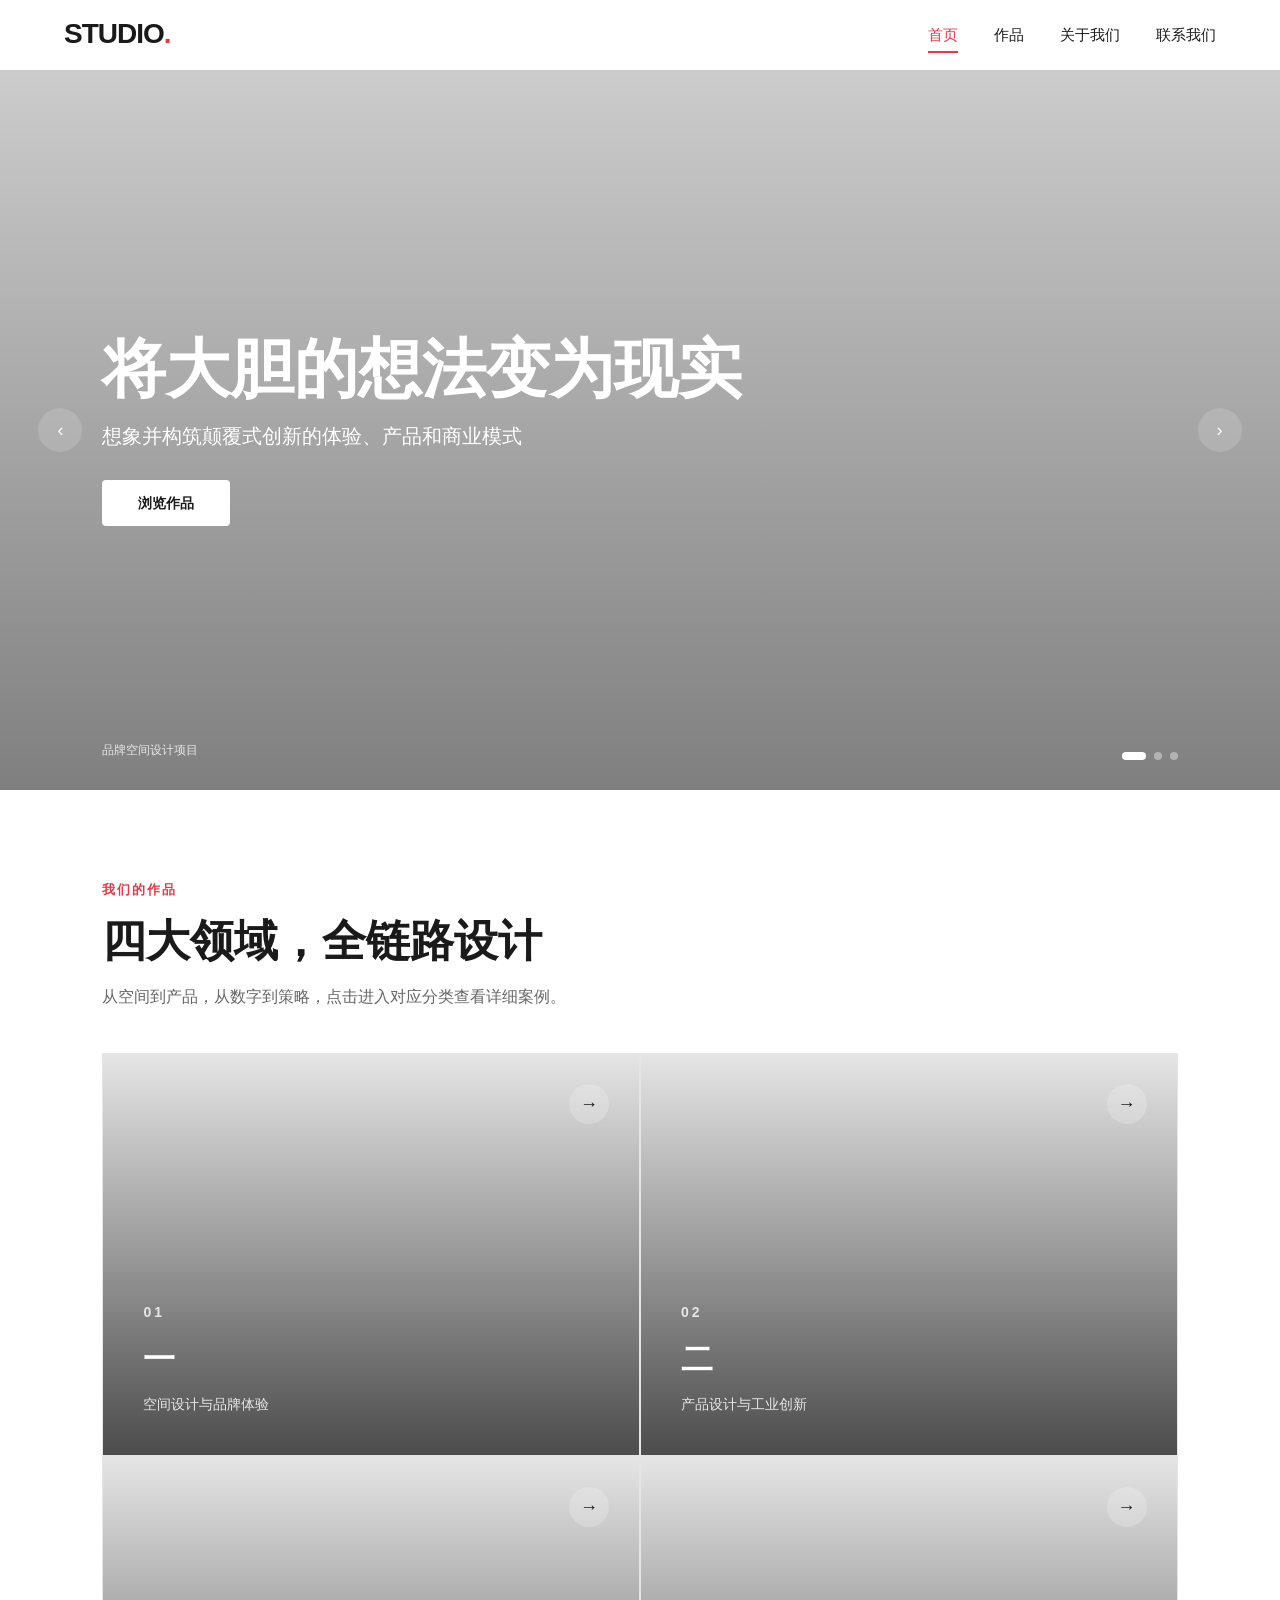
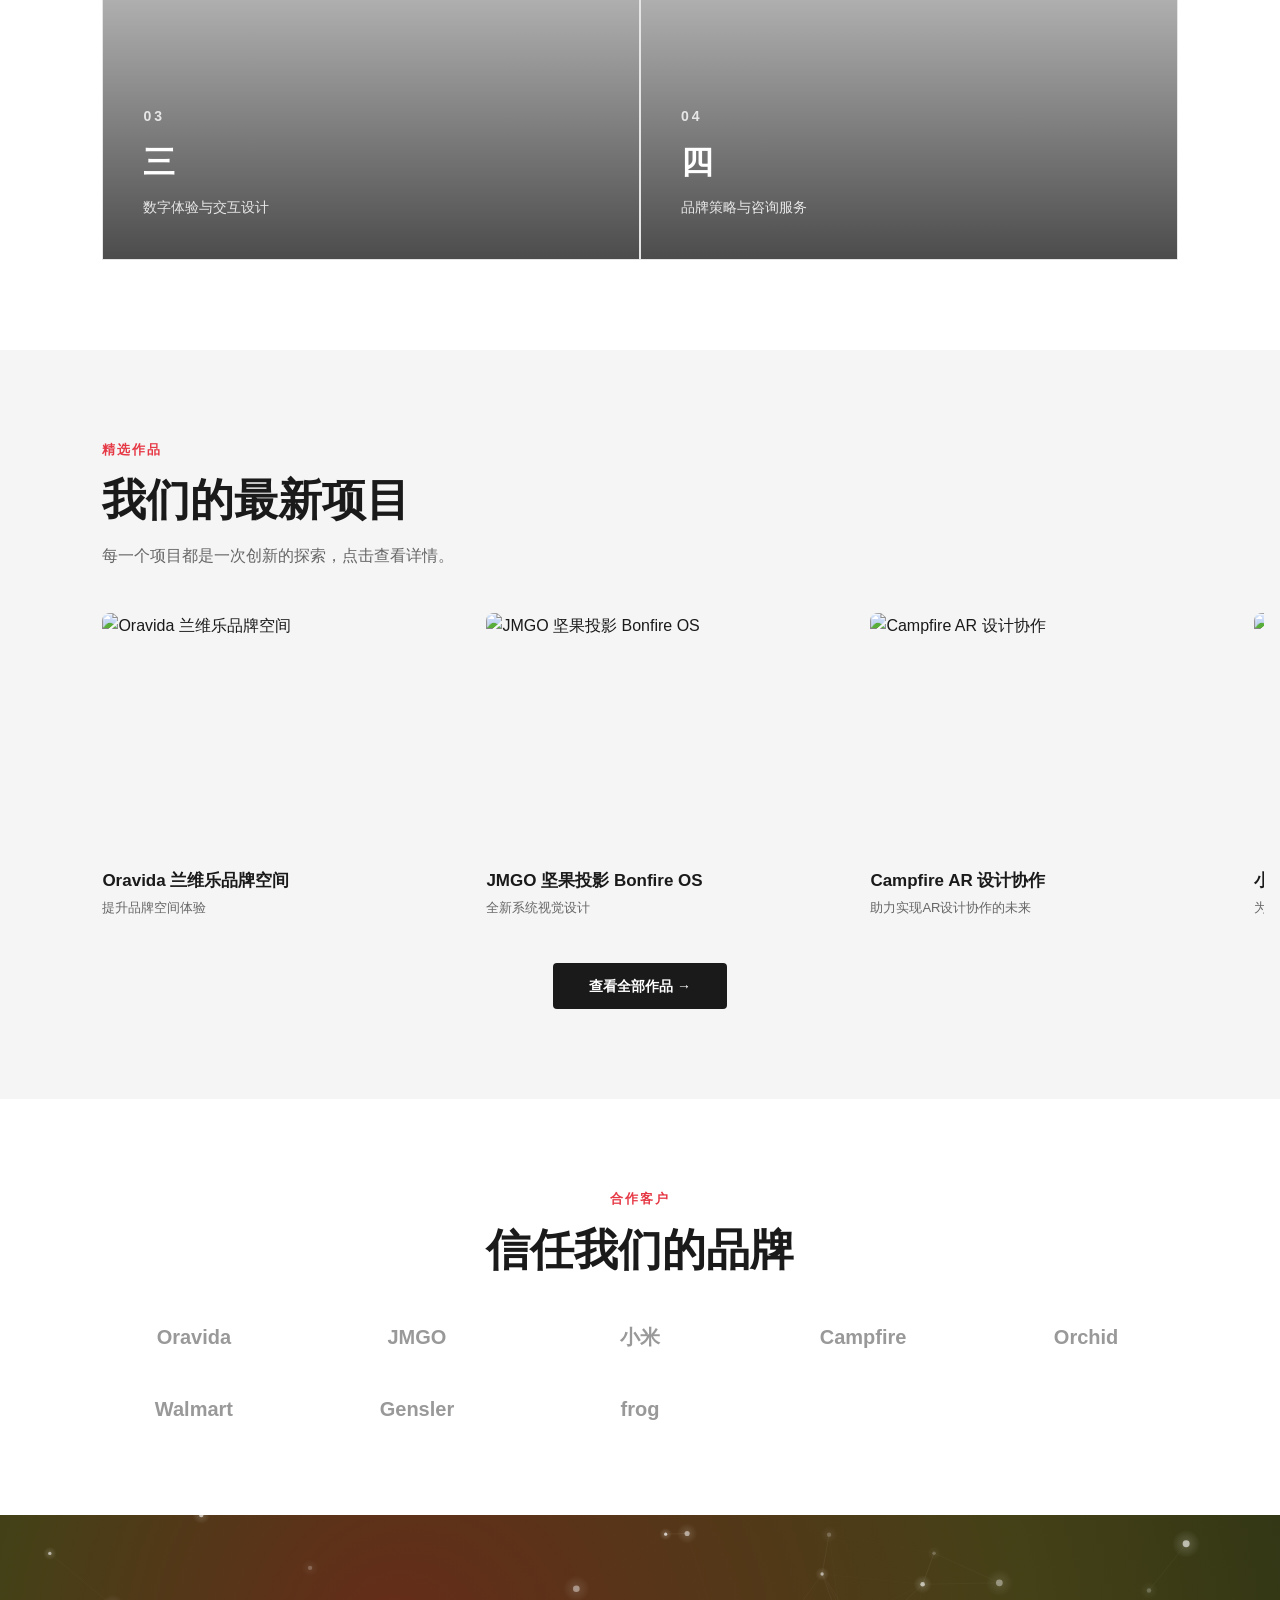
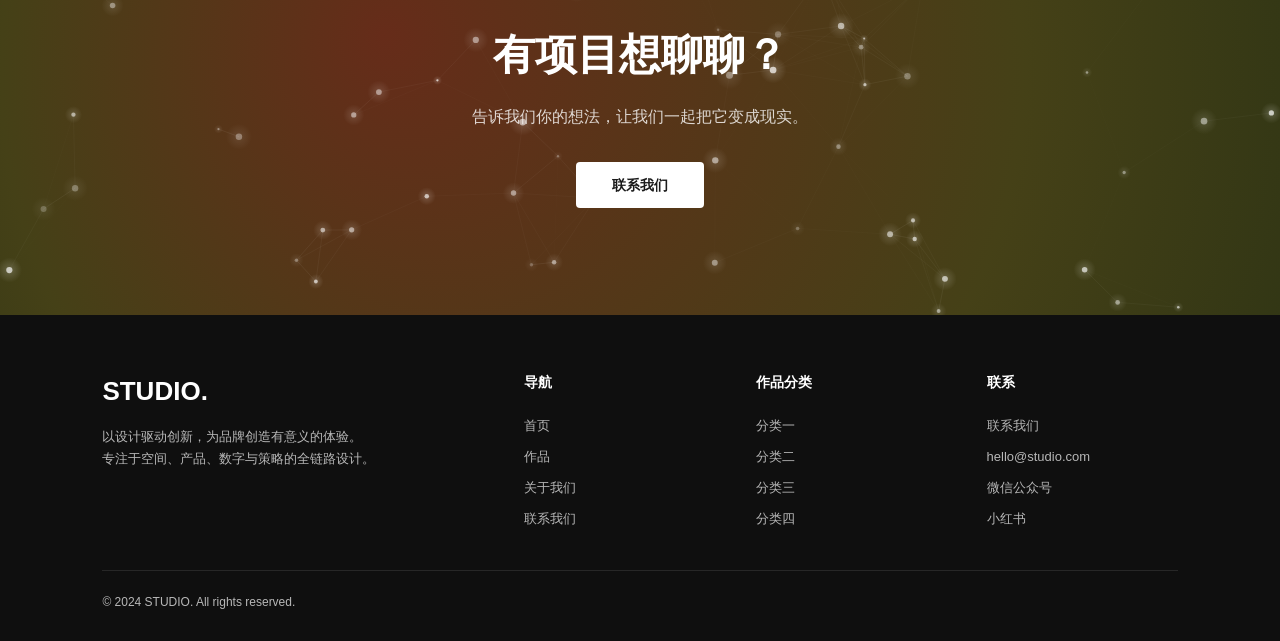
==== index.html @ 1d1a2de8 "Add files via upload" ====
<!DOCTYPE html>
<html lang="zh-CN">
<head>
  <meta charset="UTF-8">
  <meta name="viewport" content="width=device-width, initial-scale=1.0">
  <title>设计工作室 — 以设计驱动创新</title>
  <meta name="description" content="专注于空间设计、产品设计、数字体验与策略咨询的全链路设计工作室。">
  <link rel="stylesheet" href="css/style.css">
</head>
<body>

  <!-- ========== 导航栏 ========== -->
  <nav class="navbar">
    <a href="index.html" class="logo">STUDIO<span>.</span></a>
    <div class="nav-links">
      <a href="index.html" class="active">首页</a>
      <a href="category.html">作品</a>
      <a href="about.html">关于我们</a>
      <a href="contact.html">联系我们</a>
    </div>
    <button class="menu-toggle">
      <span></span><span></span><span></span>
    </button>
  </nav>

  <!-- ========== Hero 16:9 轮播 ========== -->
  <section class="hero">
    <div class="hero-slides"></div>
    <button class="hero-arrow prev">‹</button>
    <button class="hero-arrow next">›</button>
    <div class="hero-dots"></div>
  </section>

  <!-- ========== 四分类图文区块（服务概览） ========== -->
  <section class="section categories-section" id="categories">
    <div class="section-label">我们的作品</div>
    <h2 class="section-title">四大领域，全链路设计</h2>
    <p class="section-desc">从空间到产品，从数字到策略，点击进入对应分类查看详细案例。</p>
    <div class="categories-grid">
      <!-- 由 JS 动态渲染 -->
    </div>
  </section>

  <!-- ========== 精选作品（横向自动滚动） ========== -->
  <section class="section featured-work">
    <div class="section-label">精选作品</div>
    <h2 class="section-title">我们的最新项目</h2>
    <p class="section-desc">每一个项目都是一次创新的探索，点击查看详情。</p>
    <div class="work-scroll-container">
      <div class="work-scroll-track"></div>
    </div>
    <div style="text-align:center; margin-top:44px;">
      <a href="category.html" class="hero-btn" style="background:var(--text-dark);color:#fff;animation:none;opacity:1;transform:none;">查看全部作品 →</a>
    </div>
  </section>

  <!-- ========== 客户 Logo 墙 ========== -->
  <section class="section clients-section">
    <div class="section-label">合作客户</div>
    <h2 class="section-title">信任我们的品牌</h2>
    <div class="clients-grid">
      <div class="client-logo">Oravida</div>
      <div class="client-logo">JMGO</div>
      <div class="client-logo">小米</div>
      <div class="client-logo">Campfire</div>
      <div class="client-logo">Orchid</div>
      <div class="client-logo">Walmart</div>
      <div class="client-logo">Gensler</div>
      <div class="client-logo">frog</div>
    </div>
  </section>

  <!-- ========== CTA（动态渐变弥散粒子背景） ========== -->
  <section class="section cta-section">
    <canvas id="particles-canvas"></canvas>
    <div class="section-inner">
      <h2>有项目想聊聊？</h2>
      <p>告诉我们你的想法，让我们一起把它变成现实。</p>
      <a href="contact.html" class="hero-btn">联系我们</a>
    </div>
  </section>

  <!-- ========== 页脚 ========== -->
  <footer class="footer">
    <div class="footer-grid">
      <div class="footer-brand">
        <div class="logo">STUDIO<span>.</span></div>
        <p>以设计驱动创新，为品牌创造有意义的体验。<br>专注于空间、产品、数字与策略的全链路设计。</p>
      </div>
      <div class="footer-col">
        <h4>导航</h4>
        <a href="index.html">首页</a>
        <a href="category.html">作品</a>
        <a href="about.html">关于我们</a>
        <a href="contact.html">联系我们</a>
      </div>
      <div class="footer-col">
        <h4>作品分类</h4>
        <a href="category.html?cat=0">分类一</a>
        <a href="category.html?cat=1">分类二</a>
        <a href="category.html?cat=2">分类三</a>
        <a href="category.html?cat=3">分类四</a>
      </div>
      <div class="footer-col">
        <h4>联系</h4>
        <a href="contact.html">联系我们</a>
        <a href="mailto:hello@studio.com">hello@studio.com</a>
        <a href="#">微信公众号</a>
        <a href="#">小红书</a>
      </div>
    </div>
    <div class="footer-bottom">
      <span id="footerCopyright">© 2024 STUDIO. All rights reserved.</span>
      <span id="footerICP">粤ICP备XXXXXXXX号</span>
    </div>
  </footer>

  <!-- Supabase CDN -->
  <script src="https://cdn.jsdelivr.net/npm/@supabase/supabase-js@2"></script>
  <script src="js/config.js"></script>
  <script src="js/particles.js"></script>
  <script src="js/main.js"></script>
</body>
</html>
---- css/style.css ----
/* ========== 全局重置 ========== */
* { margin: 0; padding: 0; box-sizing: border-box; }
html { scroll-behavior: smooth; }
body {
  font-family: -apple-system, BlinkMacSystemFont, "Segoe UI", "PingFang SC", "Hiragino Sans GB", "Microsoft YaHei", sans-serif;
  color: #1a1a1a;
  background: #fff;
  line-height: 1.6;
  -webkit-font-smoothing: antialiased;
}
a { text-decoration: none; color: inherit; }
img { max-width: 100%; display: block; }
ul { list-style: none; }

/* ========== 颜色变量 ========== */
:root {
  --primary: #1a1a1a;       /* 主色调：黑色 */
  --accent: #e63946;        /* 强调色（按钮、hover） */
  --text-dark: #1a1a1a;
  --text-gray: #666;
  --text-light: #999;
  --bg-light: #f5f5f5;
  --border: #e5e5e5;
  --white: #fff;
  --nav-height: 70px;
}

/* ========== 导航栏（Logo始终黑色） ========== */
.navbar {
  position: fixed; top: 0; left: 0; right: 0;
  height: var(--nav-height);
  display: flex; align-items: center; justify-content: space-between;
  padding: 0 5%;
  z-index: 1000;
  transition: all 0.3s ease;
  background: rgba(255,255,255,0.9);
  backdrop-filter: blur(10px);
  border-bottom: 1px solid transparent;
}
.navbar.scrolled {
  background: rgba(255,255,255,0.95);
  box-shadow: 0 2px 20px rgba(0,0,0,0.06);
  border-bottom-color: var(--border);
}
.navbar .logo {
  font-size: 28px; font-weight: 800; letter-spacing: -1px;
  color: var(--text-dark);  /* Logo 始终黑色 */
  transition: color 0.3s;
}
.navbar .logo span { color: var(--accent); }
.nav-links { display: flex; gap: 36px; align-items: center; }
.nav-links a {
  font-size: 15px; font-weight: 500;
  color: var(--text-dark);  /* 导航文字始终黑色 */
  transition: color 0.3s;
  position: relative;
}
.nav-links a:hover { color: var(--accent); }
.nav-links a.active { color: var(--accent); }
.nav-links a.active::after {
  content: ''; position: absolute; bottom: -6px; left: 0; right: 0;
  height: 2px; background: var(--accent);
}
.menu-toggle {
  display: none; flex-direction: column; gap: 5px;
  cursor: pointer; background: none; border: none;
}
.menu-toggle span {
  width: 25px; height: 2px; background: var(--text-dark);
  transition: all 0.3s;
}

/* ========== 首页 Hero 16:9 轮播 ========== */
.hero {
  position: relative; width: 100%;
  aspect-ratio: 16 / 9;  /* 16:9 比例 */
  max-height: 80vh;
  overflow: hidden;
  margin-top: var(--nav-height);
}
.hero-slides { position: absolute; inset: 0; }
.hero-slide {
  position: absolute; inset: 0;
  opacity: 0; transition: opacity 1s ease;
  background-size: cover; background-position: center;
}
.hero-slide.active { opacity: 1; }
.hero-slide::before {
  content: ''; position: absolute; inset: 0;
  background: linear-gradient(180deg, rgba(0,0,0,0.2) 0%, rgba(0,0,0,0.5) 100%);
}
.hero-content {
  position: absolute; inset: 0;
  display: flex; flex-direction: column;
  justify-content: center; align-items: flex-start;
  padding: 0 8%;
  color: var(--white);
  z-index: 2;
}
.hero-content h1 {
  font-size: clamp(32px, 5vw, 64px);
  font-weight: 800; line-height: 1.1;
  margin-bottom: 16px;
  opacity: 0; transform: translateY(30px);
  animation: fadeUp 1s ease 0.3s forwards;
}
.hero-content p {
  font-size: clamp(14px, 1.8vw, 20px);
  max-width: 600px; margin-bottom: 28px;
  opacity: 0; transform: translateY(30px);
  animation: fadeUp 1s ease 0.5s forwards;
}
.hero-btn {
  display: inline-block; padding: 12px 36px;
  background: var(--white); color: var(--text-dark);
  font-size: 14px; font-weight: 600;
  border-radius: 4px; border: none;
  cursor: pointer; transition: all 0.3s;
  opacity: 0; transform: translateY(30px);
  animation: fadeUp 1s ease 0.7s forwards;
}
.hero-btn:hover { background: var(--accent); color: var(--white); transform: translateY(-2px); }
.hero-caption {
  position: absolute; bottom: 30px; left: 8%;
  color: rgba(255,255,255,0.8); font-size: 12px;
  z-index: 2;
}
.hero-dots {
  position: absolute; bottom: 30px; right: 8%;
  display: flex; gap: 8px; z-index: 2;
}
.hero-dot {
  width: 8px; height: 8px; border-radius: 50%;
  background: rgba(255,255,255,0.4); cursor: pointer;
  transition: all 0.3s;
}
.hero-dot.active { background: var(--white); width: 24px; border-radius: 4px; }
.hero-arrow {
  position: absolute; top: 50%; transform: translateY(-50%);
  width: 44px; height: 44px; border-radius: 50%;
  background: rgba(255,255,255,0.15); border: none;
  color: var(--white); font-size: 18px; cursor: pointer;
  z-index: 2; transition: all 0.3s;
  display: flex; align-items: center; justify-content: center;
}
.hero-arrow:hover { background: rgba(255,255,255,0.3); }
.hero-arrow.prev { left: 3%; }
.hero-arrow.next { right: 3%; }
@keyframes fadeUp { to { opacity: 1; transform: translateY(0); } }

/* ========== 通用区块 ========== */
.section { padding: 90px 8%; }
.section-label {
  font-size: 13px; font-weight: 600;
  color: var(--accent); letter-spacing: 2px;
  text-transform: uppercase; margin-bottom: 14px;
}
.section-title {
  font-size: clamp(28px, 4vw, 44px);
  font-weight: 800; line-height: 1.2;
  margin-bottom: 16px;
}
.section-desc {
  font-size: 16px; color: var(--text-gray);
  max-width: 600px; margin-bottom: 44px;
}

/* ========== 四分类图文区块（服务概览） ========== */
.categories-section { background: var(--white); }
.categories-grid {
  display: grid; grid-template-columns: repeat(2, 1fr);
  gap: 0;
}
.category-card {
  position: relative; overflow: hidden;
  cursor: pointer;
  aspect-ratio: 4 / 3;
  border: 1px solid var(--border);
}
.category-card-img {
  position: absolute; inset: 0;
  background-size: cover; background-position: center;
  transition: transform 0.6s ease;
}
.category-card:hover .category-card-img { transform: scale(1.05); }
.category-card-overlay {
  position: absolute; inset: 0;
  background: linear-gradient(180deg, rgba(0,0,0,0.1) 0%, rgba(0,0,0,0.7) 100%);
  display: flex; flex-direction: column;
  justify-content: flex-end; padding: 40px;
  color: var(--white);
  transition: background 0.3s;
}
.category-card:hover .category-card-overlay {
  background: linear-gradient(180deg, rgba(0,0,0,0.2) 0%, rgba(0,0,0,0.8) 100%);
}
.category-number {
  font-size: 14px; font-weight: 600;
  letter-spacing: 3px; margin-bottom: 10px;
  opacity: 0.8;
}
.category-card h3 {
  font-size: clamp(22px, 3vw, 32px);
  font-weight: 700; margin-bottom: 8px;
}
.category-card p {
  font-size: 14px; opacity: 0.85;
  max-width: 400px;
}
.category-arrow {
  position: absolute; top: 30px; right: 30px;
  width: 40px; height: 40px; border-radius: 50%;
  background: rgba(255,255,255,0.2);
  display: flex; align-items: center; justify-content: center;
  font-size: 18px; transition: all 0.3s;
}
.category-card:hover .category-arrow {
  background: var(--white); color: var(--text-dark);
  transform: rotate(-45deg);
}

/* ========== 精选案例（首页横向滚动） ========== */
.featured-work { background: var(--bg-light); }
.work-scroll-container {
  position: relative; overflow: hidden;
  margin: 0 -8%; padding: 0 8%;
}
.work-scroll-track {
  display: flex; gap: 24px;
  animation: scrollLeft 40s linear infinite;
}
.work-scroll-container:hover .work-scroll-track {
  animation-play-state: paused;
}
@keyframes scrollLeft {
  0% { transform: translateX(0); }
  100% { transform: translateX(-50%); }
}
.work-card {
  flex-shrink: 0; width: 360px;
  cursor: pointer; transition: transform 0.3s;
}
.work-card:hover { transform: translateY(-5px); }
.work-card-img {
  width: 100%; height: 240px; overflow: hidden;
  border-radius: 8px; margin-bottom: 14px;
}
.work-card-img img {
  width: 100%; height: 100%; object-fit: cover;
  transition: transform 0.5s;
}
.work-card:hover .work-card-img img { transform: scale(1.05); }
.work-card h3 { font-size: 17px; margin-bottom: 4px; }
.work-card p { font-size: 13px; color: var(--text-gray); }

/* ========== 客户 Logo 墙 ========== */
.clients-section { text-align: center; }
.clients-grid {
  display: grid; grid-template-columns: repeat(auto-fit, minmax(150px, 1fr));
  gap: 40px; align-items: center; margin-top: 44px;
}
.client-logo {
  font-size: 20px; font-weight: 700;
  color: var(--text-light);
  transition: color 0.3s;
}
.client-logo:hover { color: var(--text-dark); }

/* ========== CTA 区块（粒子背景） ========== */
.cta-section {
  position: relative;
  color: var(--white); text-align: center;
  overflow: hidden;
  min-height: 400px;
  display: flex; flex-direction: column;
  align-items: center; justify-content: center;
}
#particles-canvas {
  position: absolute; inset: 0;
  width: 100%; height: 100%;
  z-index: 0;
}
.cta-section .section-inner {
  position: relative; z-index: 1;
}
.cta-section h2 {
  font-size: clamp(28px, 4vw, 42px);
  margin-bottom: 16px;
}
.cta-section p {
  font-size: 16px; color: rgba(255,255,255,0.8);
  margin-bottom: 32px;
}
.cta-section .hero-btn {
  background: var(--white); color: var(--text-dark);
  animation: none; opacity: 1; transform: none;
}
.cta-section .hero-btn:hover {
  background: var(--accent); color: var(--white);
}

/* ========== 分类作品页（瀑布流） ========== */
.page-header {
  padding: 130px 8% 50px;
}
.page-header h1 {
  font-size: clamp(32px, 5vw, 56px);
  font-weight: 800; margin-bottom: 14px;
}
.page-header p {
  font-size: 17px; color: var(--text-gray);
  max-width: 600px;
}
.category-tabs {
  display: flex; gap: 10px; flex-wrap: wrap;
  padding: 0 8% 36px;
  border-bottom: 1px solid var(--border);
  margin-bottom: 44px;
}
.category-tab {
  padding: 10px 24px; border: 1px solid var(--border);
  border-radius: 30px; background: none;
  font-size: 14px; font-weight: 500;
  cursor: pointer; transition: all 0.3s;
}
.category-tab:hover { border-color: var(--text-dark); }
.category-tab.active {
  background: var(--text-dark); color: var(--white);
  border-color: var(--text-dark);
}
/* 瀑布流网格 */
.work-masonry {
  columns: 3; column-gap: 24px;
  padding: 0 8% 80px;
}
.work-item {
  break-inside: avoid; margin-bottom: 24px;
  cursor: pointer;
}
.work-item-img {
  width: 100%; overflow: hidden; border-radius: 8px;
  margin-bottom: 12px;
}
.work-item-img img {
  width: 100%; object-fit: cover;
  transition: transform 0.5s;
}
.work-item:hover .work-item-img img { transform: scale(1.03); }
.work-item h3 { font-size: 16px; margin-bottom: 2px; }
.work-item p { font-size: 13px; color: var(--text-gray); }
.load-more-wrap {
  text-align: center; padding: 0 8% 80px;
}
.load-more-btn {
  padding: 12px 40px;
  background: none; border: 1px solid var(--text-dark);
  border-radius: 30px; font-size: 14px;
  cursor: pointer; transition: all 0.3s;
}
.load-more-btn:hover {
  background: var(--text-dark); color: var(--white);
}

/* ========== 作品详情页（公众号图文） ========== */
.project-hero {
  width: 100%; aspect-ratio: 16 / 9; max-height: 70vh;
  background-size: cover; background-position: center;
  position: relative; margin-top: var(--nav-height);
}
.project-hero::before {
  content: ''; position: absolute; inset: 0;
  background: linear-gradient(180deg, rgba(0,0,0,0.1) 0%, rgba(0,0,0,0.6) 100%);
}
.project-hero-content {
  position: absolute; bottom: 50px; left: 8%; right: 8%;
  color: var(--white); z-index: 2;
}
.project-hero-content h1 {
  font-size: clamp(28px, 4.5vw, 48px);
  font-weight: 800; margin-bottom: 14px;
}
.project-meta {
  display: flex; gap: 30px; flex-wrap: wrap;
  font-size: 13px; color: rgba(255,255,255,0.8);
}
.project-meta span strong {
  display: block; font-size: 11px;
  color: rgba(255,255,255,0.5); margin-bottom: 4px;
  letter-spacing: 1px;
}
.project-body {
  max-width: 720px; margin: 0 auto;
  padding: 70px 24px;
}
.project-body h2 {
  font-size: 26px; font-weight: 700;
  margin: 44px 0 18px;
}
.project-body h3 {
  font-size: 20px; font-weight: 600;
  margin: 32px 0 14px;
}
.project-body p {
  font-size: 16px; line-height: 1.9;
  color: #333; margin-bottom: 22px;
}
.project-body img {
  width: 100%; border-radius: 8px;
  margin: 28px 0;
}
.project-body blockquote {
  border-left: 4px solid var(--accent);
  padding: 18px 22px; margin: 28px 0;
  background: var(--bg-light); border-radius: 0 8px 8px 0;
  font-size: 17px; font-style: italic; color: #444;
}
.project-body ul, .project-body ol {
  margin: 20px 0; padding-left: 24px;
}
.project-body li {
  font-size: 16px; line-height: 1.9;
  color: #333; margin-bottom: 10px;
}
.project-nav {
  display: flex; justify-content: space-between;
  padding: 36px 8%; border-top: 1px solid var(--border);
}
.project-nav a {
  font-size: 14px; color: var(--text-gray);
  transition: color 0.3s;
}
.project-nav a:hover { color: var(--accent); }

/* ========== 关于我们 ========== */
.about-hero {
  padding: 130px 8% 70px;
  display: grid; grid-template-columns: 1fr 1fr; gap: 60px;
  align-items: center;
}
.about-hero h1 {
  font-size: clamp(32px, 5vw, 52px);
  font-weight: 800; line-height: 1.1; margin-bottom: 22px;
}
.about-hero p { font-size: 16px; color: var(--text-gray); line-height: 1.8; }
.about-img {
  height: 420px; border-radius: 12px;
  background-size: cover; background-position: center;
}
.timeline { padding: 70px 8%; background: var(--bg-light); }
.timeline-item {
  display: grid; grid-template-columns: 120px 1fr;
  gap: 40px; padding: 28px 0;
  border-bottom: 1px solid var(--border);
}
.timeline-year {
  font-size: 26px; font-weight: 800; color: var(--accent);
}
.timeline-content h3 { font-size: 19px; margin-bottom: 6px; }
.timeline-content p { color: var(--text-gray); font-size: 14px; }
.team-grid {
  display: grid; grid-template-columns: repeat(auto-fit, minmax(200px, 1fr));
  gap: 30px;
}
.team-card { text-align: center; }
.team-avatar {
  width: 130px; height: 130px; border-radius: 50%;
  background: var(--bg-light); margin: 0 auto 14px;
  background-size: cover; background-position: center;
}
.team-card h3 { font-size: 17px; margin-bottom: 4px; }
.team-card p { font-size: 13px; color: var(--text-gray); }

/* ========== 联系我们 ========== */
.contact-section {
  padding: 110px 8%;
  display: grid; grid-template-columns: 1fr 1fr; gap: 70px;
}
.contact-info h1 {
  font-size: clamp(30px, 4vw, 44px);
  font-weight: 800; margin-bottom: 22px;
}
.contact-info p {
  font-size: 16px; color: var(--text-gray); margin-bottom: 36px;
}
.contact-detail-item {
  display: flex; gap: 14px; margin-bottom: 22px;
  align-items: flex-start;
}
.contact-detail-item .icon {
  width: 42px; height: 42px; border-radius: 10px;
  background: rgba(230,57,70,0.1);
  display: flex; align-items: center; justify-content: center;
  font-size: 17px; flex-shrink: 0;
}
.contact-detail-item h4 { font-size: 14px; margin-bottom: 4px; }
.contact-detail-item p { font-size: 13px; color: var(--text-gray); margin: 0; }
.contact-form {
  background: var(--bg-light); padding: 36px;
  border-radius: 12px;
}
.form-group { margin-bottom: 18px; }
.form-group label {
  display: block; font-size: 13px; font-weight: 500;
  margin-bottom: 6px;
}
.form-group input,
.form-group textarea,
.form-group select {
  width: 100%; padding: 11px 14px;
  border: 1px solid var(--border); border-radius: 8px;
  font-size: 14px; font-family: inherit;
  background: var(--white); transition: border-color 0.3s;
}
.form-group input:focus,
.form-group textarea:focus,
.form-group select:focus {
  outline: none; border-color: var(--accent);
}
.form-group textarea { resize: vertical; min-height: 110px; }
.submit-btn {
  width: 100%; padding: 13px;
  background: var(--text-dark); color: var(--white);
  border: none; border-radius: 8px;
  font-size: 15px; font-weight: 600;
  cursor: pointer; transition: background 0.3s;
}
.submit-btn:hover { background: var(--accent); }
.submit-btn:disabled { background: #ccc; cursor: not-allowed; }
.form-success {
  text-align: center; padding: 36px;
  color: #2a9d4a; font-size: 15px;
}

/* ========== 页脚 ========== */
.footer {
  background: #0f0f0f; color: rgba(255,255,255,0.7);
  padding: 56px 8% 28px;
}
.footer-grid {
  display: grid; grid-template-columns: 2fr 1fr 1fr 1fr;
  gap: 40px; margin-bottom: 36px;
}
.footer-brand .logo {
  font-size: 26px; font-weight: 800; color: var(--white);
  margin-bottom: 14px;
}
.footer-brand .logo span { color: var(--white); }
.footer-brand p { font-size: 13px; line-height: 1.7; }
.footer-col h4 {
  color: var(--white); font-size: 14px;
  margin-bottom: 18px;
}
.footer-col a {
  display: block; font-size: 13px;
  padding: 5px 0; transition: color 0.3s;
}
.footer-col a:hover { color: var(--accent); }
.footer-bottom {
  border-top: 1px solid rgba(255,255,255,0.1);
  padding-top: 22px;
  display: flex; justify-content: space-between;
  font-size: 12px; flex-wrap: wrap; gap: 10px;
}

/* ========== 后台管理 ========== */
.admin-login {
  min-height: 100vh; display: flex;
  align-items: center; justify-content: center;
  background: var(--bg-light);
}
.login-box {
  background: var(--white); padding: 44px;
  border-radius: 12px; width: 100%; max-width: 380px;
  box-shadow: 0 20px 60px rgba(0,0,0,0.1);
}
.login-box h2 {
  font-size: 22px; margin-bottom: 6px; text-align: center;
}
.login-box p {
  text-align: center; color: var(--text-gray);
  font-size: 13px; margin-bottom: 28px;
}
.admin-panel { display: none; }
.admin-header {
  background: var(--text-dark); color: var(--white);
  padding: 14px 5%; display: flex;
  justify-content: space-between; align-items: center;
  position: sticky; top: 0; z-index: 100;
}
.admin-header h1 { font-size: 18px; }
.admin-header button {
  background: none; border: 1px solid rgba(255,255,255,0.3);
  color: var(--white); padding: 7px 18px;
  border-radius: 6px; cursor: pointer; font-size: 13px;
}
.admin-sidebar-layout {
  display: flex; min-height: calc(100vh - 53px);
}
.admin-sidebar {
  width: 200px; background: #1a1a1a;
  padding: 18px 0; flex-shrink: 0;
}
.admin-sidebar button {
  display: block; width: 100%; text-align: left;
  padding: 12px 22px; background: none; border: none;
  color: rgba(255,255,255,0.7); font-size: 13px;
  cursor: pointer; transition: all 0.3s;
}
.admin-sidebar button:hover,
.admin-sidebar button.active {
  background: rgba(255,255,255,0.05); color: var(--white);
}
.admin-sidebar button.active { border-left: 3px solid var(--accent); }
.admin-content {
  flex: 1; padding: 28px; overflow-x: auto;
}
.admin-content h2 {
  font-size: 20px; margin-bottom: 22px;
  display: flex; justify-content: space-between; align-items: center;
}
.btn-primary {
  background: var(--text-dark); color: var(--white);
  border: none; padding: 9px 18px; border-radius: 6px;
  font-size: 13px; cursor: pointer; font-weight: 500;
}
.btn-primary:hover { background: var(--accent); }
.btn-secondary {
  background: var(--bg-light); color: var(--text-dark);
  border: 1px solid var(--border); padding: 9px 18px;
  border-radius: 6px; font-size: 13px; cursor: pointer;
}
.data-table {
  width: 100%; border-collapse: collapse;
  background: var(--white); border-radius: 8px; overflow: hidden;
}
.data-table th, .data-table td {
  padding: 12px 14px; text-align: left;
  border-bottom: 1px solid var(--border); font-size: 13px;
}
.data-table th {
  background: var(--bg-light); font-weight: 600;
}
.data-table .actions {
  display: flex; gap: 6px;
}
.data-table .actions button {
  padding: 5px 10px; border-radius: 4px;
  font-size: 12px; cursor: pointer; border: none;
}
.btn-edit { background: #e8f4fd; color: #1a73e8; }
.btn-delete { background: #fde8e8; color: #e53935; }
.modal-overlay {
  display: none; position: fixed; inset: 0;
  background: rgba(0,0,0,0.5); z-index: 2000;
  align-items: center; justify-content: center;
}
.modal-overlay.active { display: flex; }
.modal {
  background: var(--white); padding: 28px;
  border-radius: 12px; width: 90%; max-width: 580px;
  max-height: 85vh; overflow-y: auto;
}
.modal h3 { font-size: 18px; margin-bottom: 20px; }
.modal-actions {
  display: flex; gap: 10px; justify-content: flex-end;
  margin-top: 22px;
}

/* ========== 响应式 ========== */
@media (max-width: 1024px) {
  .work-masonry { columns: 2; }
  .about-hero, .contact-section {
    grid-template-columns: 1fr;
  }
  .footer-grid { grid-template-columns: 1fr 1fr; }
  .categories-grid { grid-template-columns: 1fr; }
}
@media (max-width: 768px) {
  .nav-links {
    position: fixed; top: var(--nav-height); left: 0; right: 0;
    background: var(--white); flex-direction: column;
    padding: 18px; gap: 14px;
    transform: translateY(-150%); transition: transform 0.3s;
    box-shadow: 0 10px 30px rgba(0,0,0,0.1);
  }
  .nav-links.open { transform: translateY(0); }
  .menu-toggle { display: flex; }
  .work-masonry { columns: 1; }
  .work-card { width: 280px; }
  .section { padding: 56px 5%; }
  .footer-grid { grid-template-columns: 1fr; }
  .admin-sidebar-layout { flex-direction: column; }
  .admin-sidebar { width: 100%; display: flex; overflow-x: auto; }
  .admin-sidebar button { white-space: nowrap; padding: 10px 14px; }
  .timeline-item { grid-template-columns: 80px 1fr; gap: 18px; }
  .hero-arrow { width: 36px; height: 36px; font-size: 16px; }
  .category-card-overlay { padding: 24px; }
}
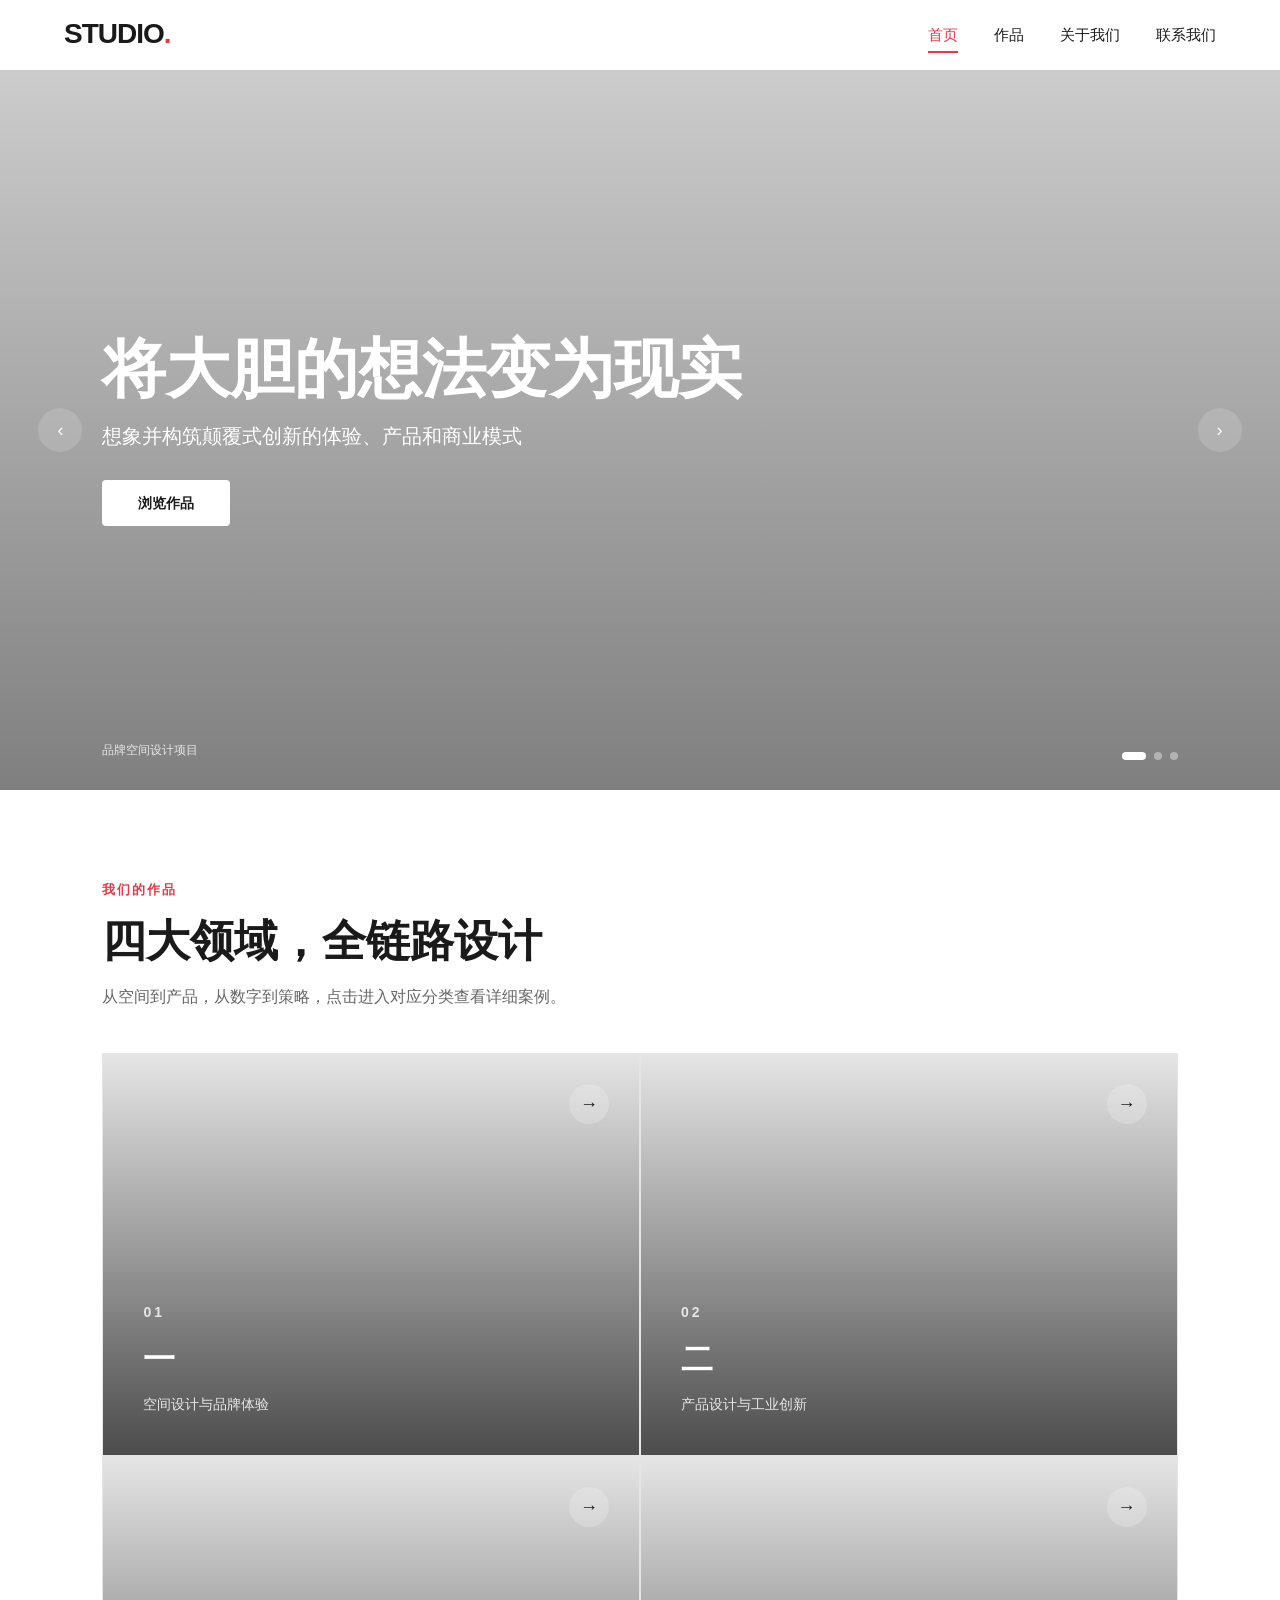
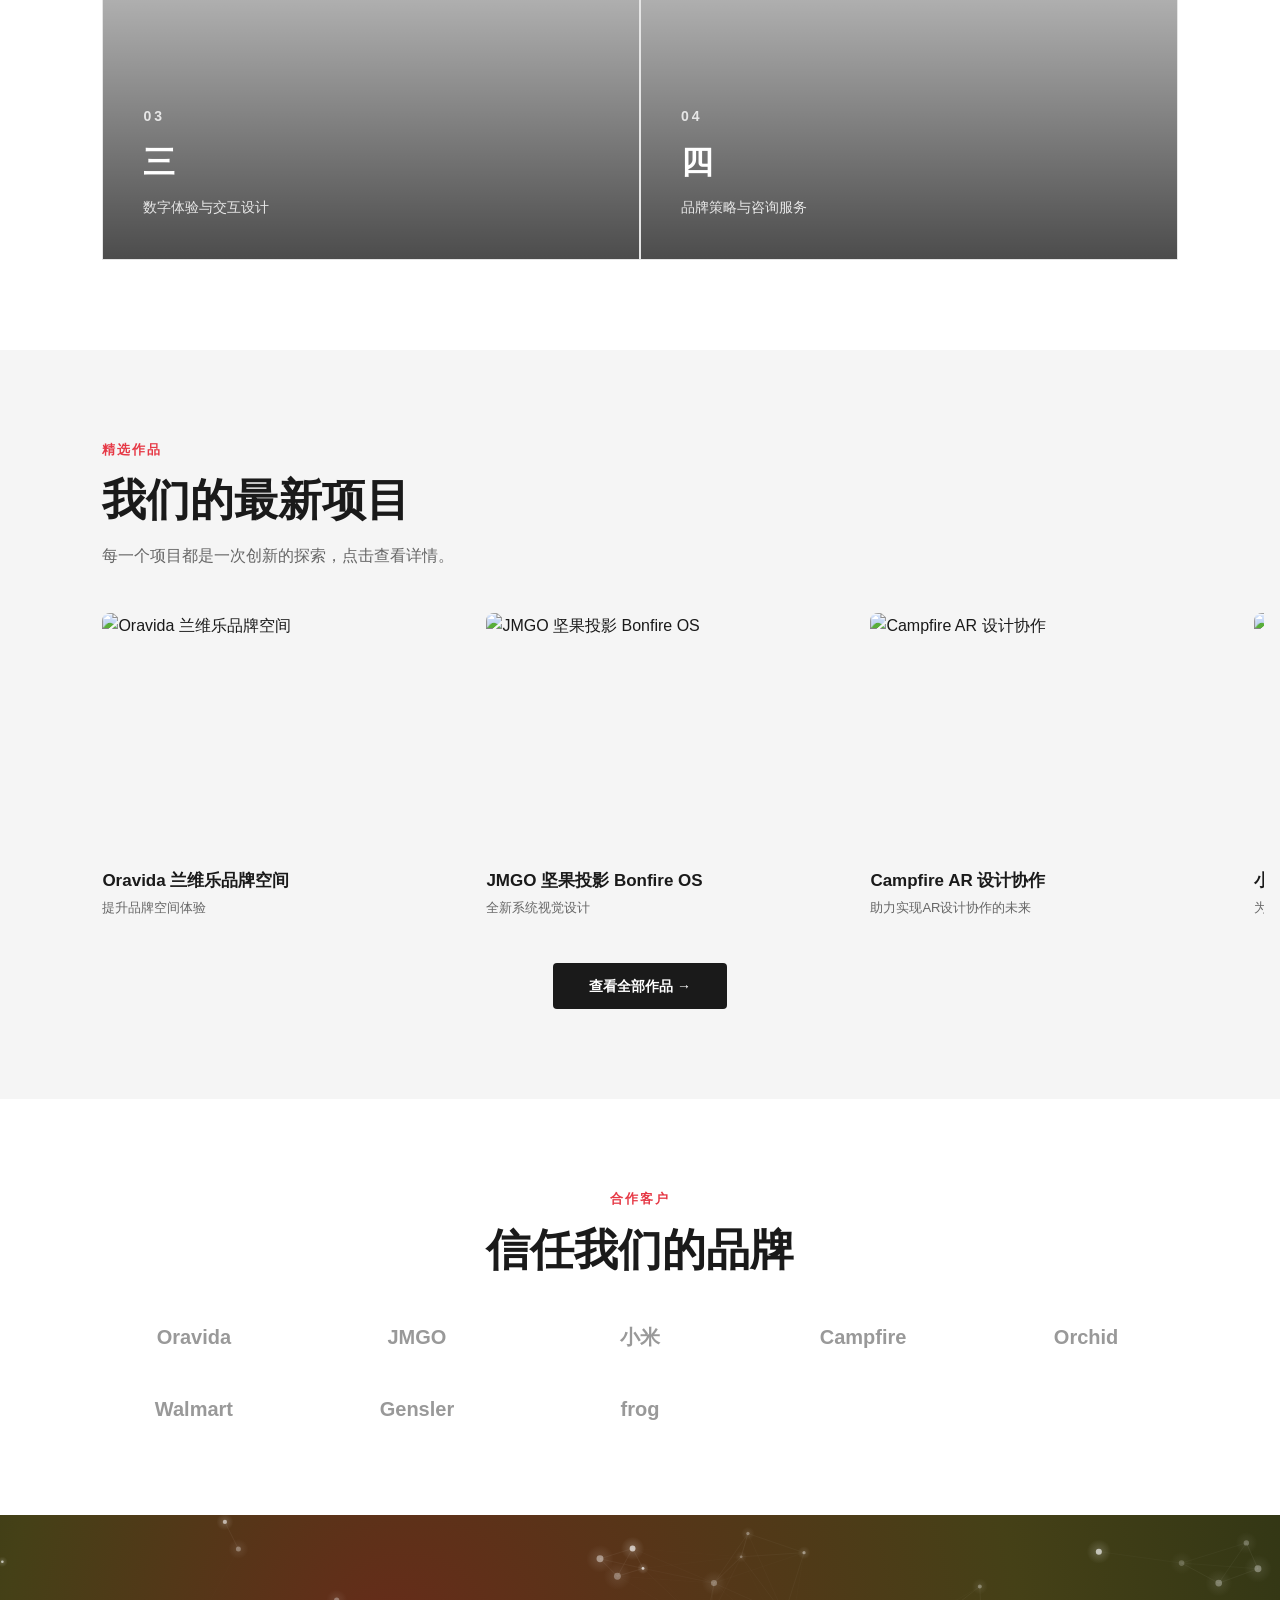
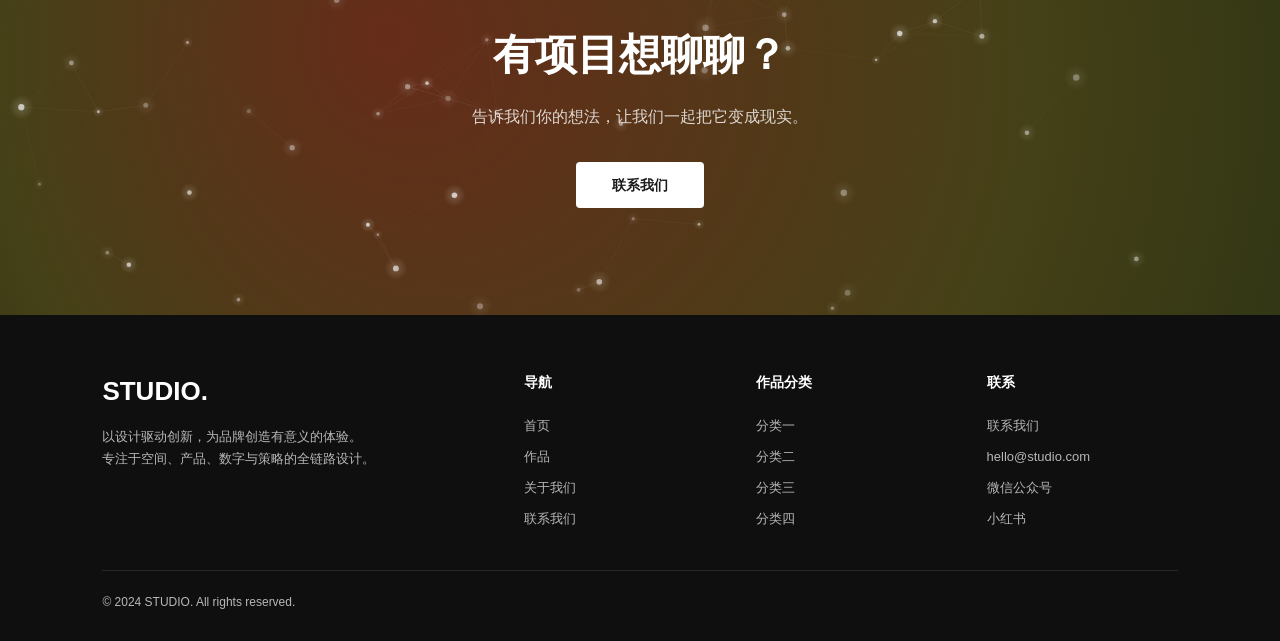
==== commit db248dc0: "Add files via upload" ====
--- a/index.html
+++ b/index.html
@@ -1,6 +1,7 @@
 <!DOCTYPE html>
 <html lang="zh-CN">
 <head>
+  <meta name="baidu-site-verification" content="codeva-01JbLazgqP" />
   <meta charset="UTF-8">
   <meta name="viewport" content="width=device-width, initial-scale=1.0">
   <title>设计工作室 — 以设计驱动创新</title>
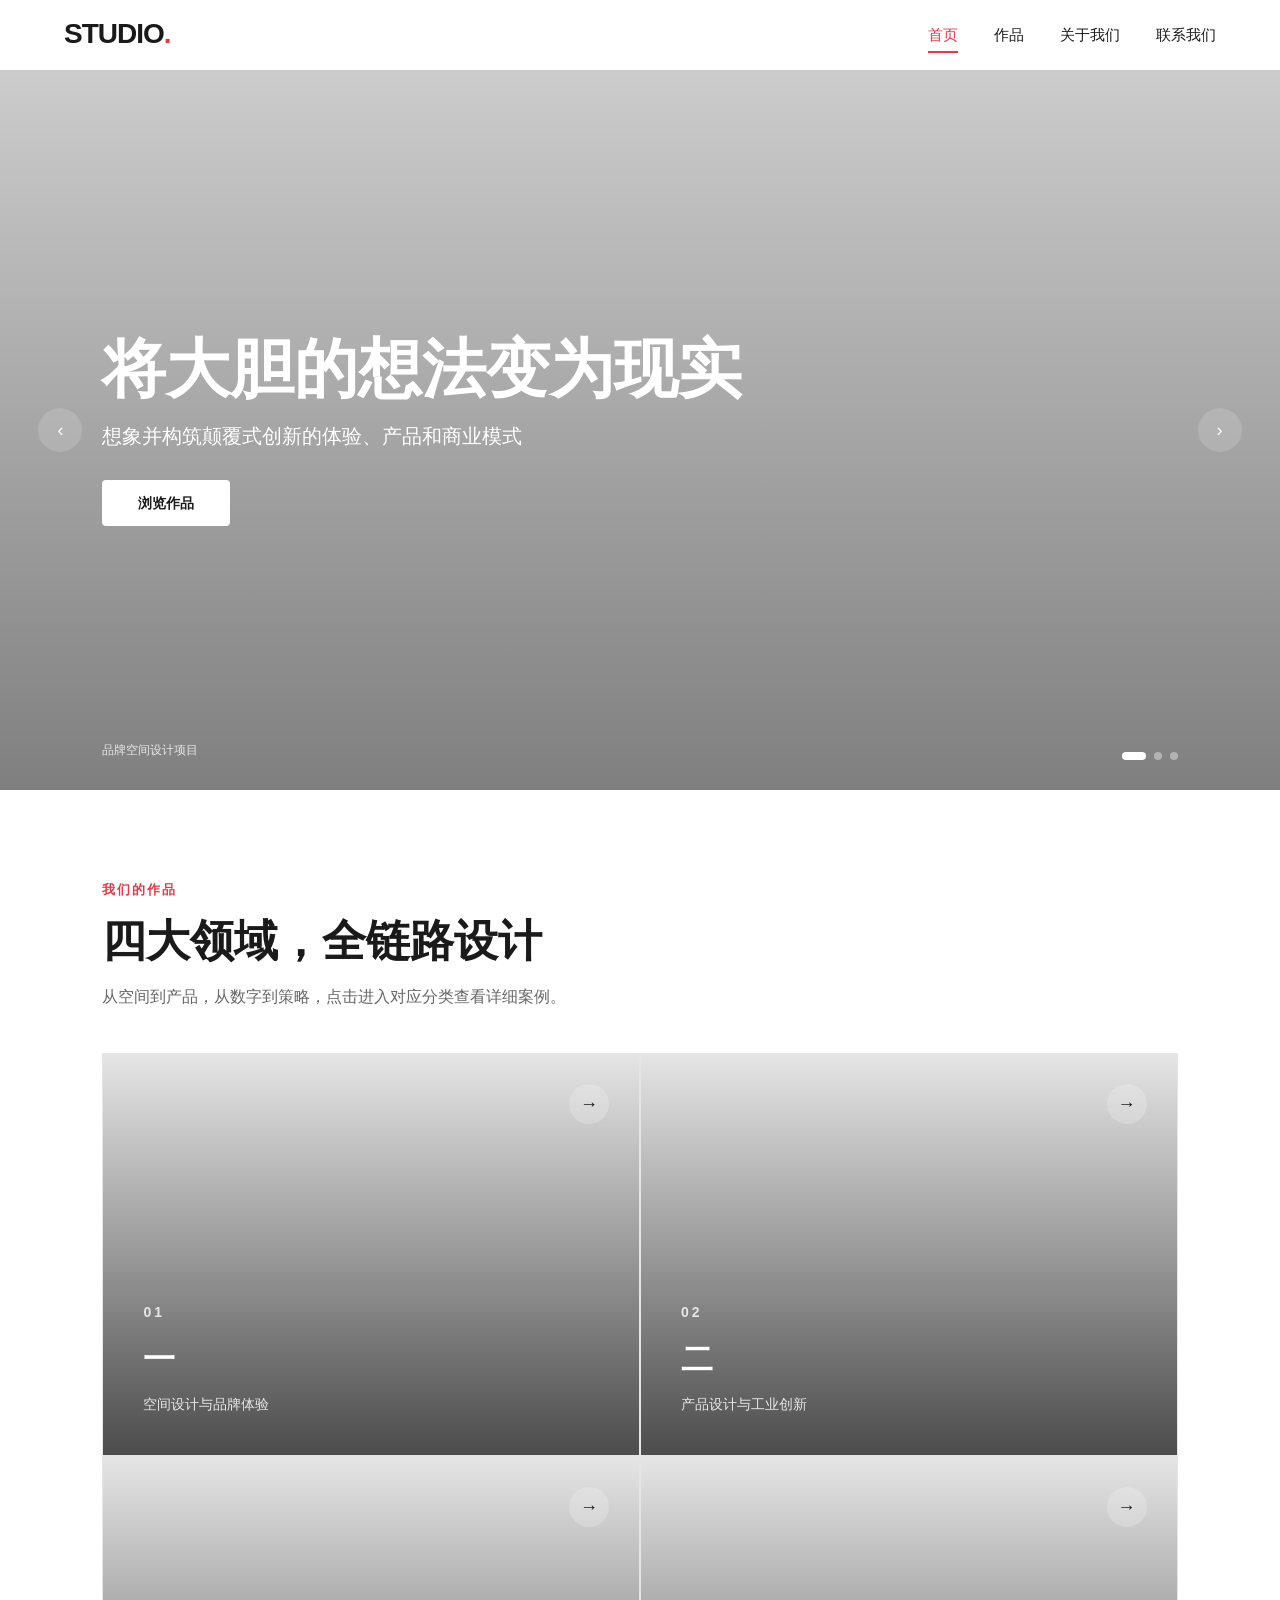
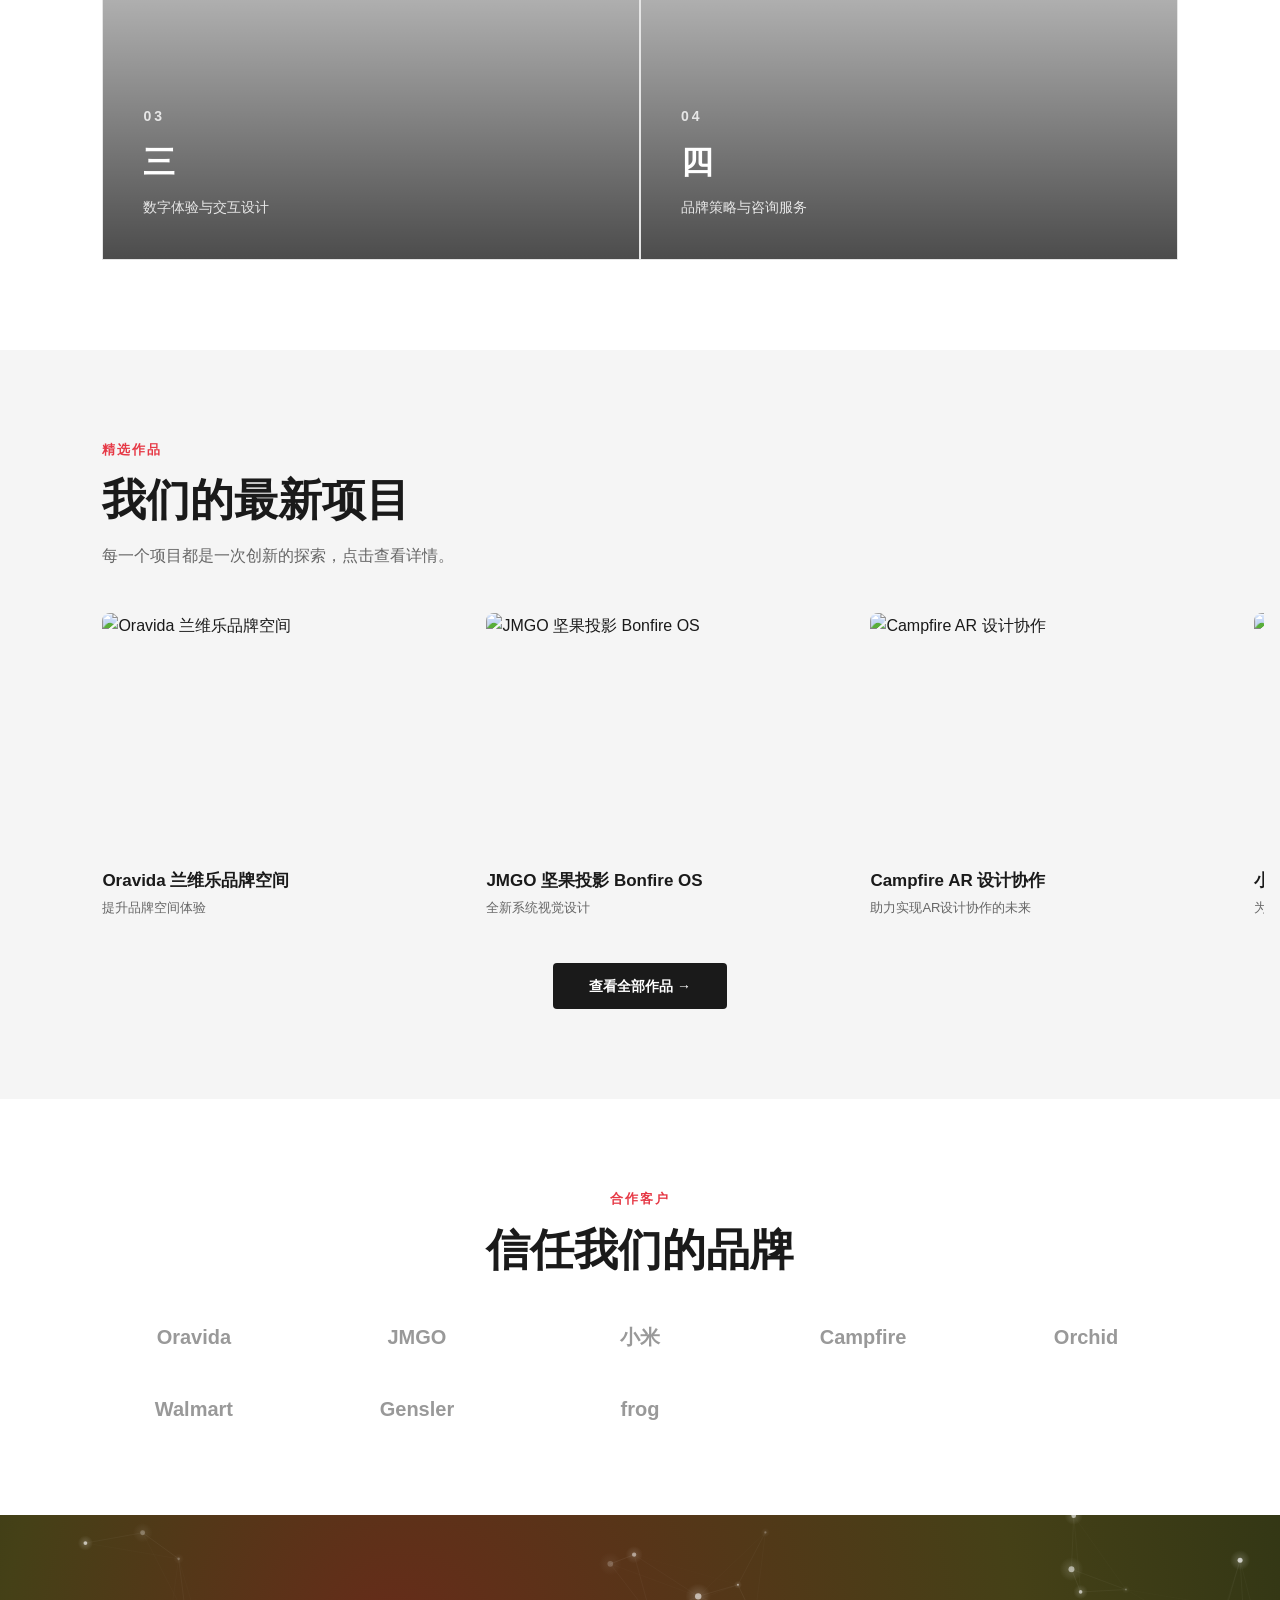
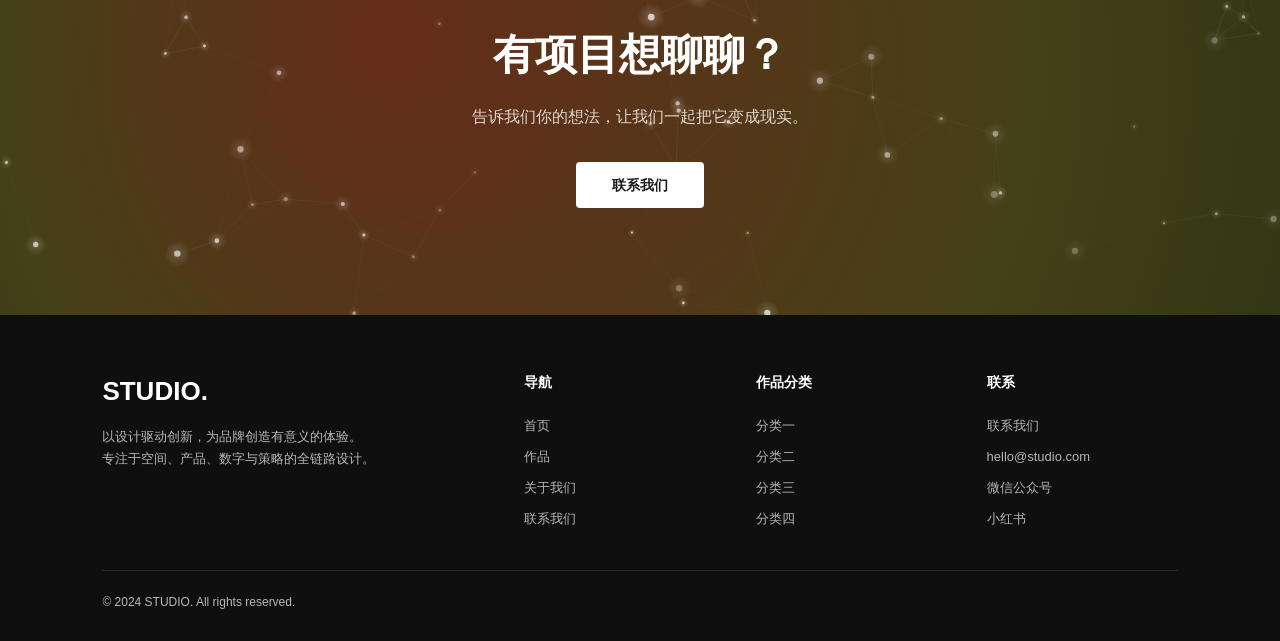
==== commit f269af58: "Add files via upload" ====
--- a/index.html
+++ b/index.html
@@ -1,7 +1,6 @@
 <!DOCTYPE html>
 <html lang="zh-CN">
 <head>
-  <meta name="baidu-site-verification" content="codeva-01JbLazgqP" />
   <meta charset="UTF-8">
   <meta name="viewport" content="width=device-width, initial-scale=1.0">
   <title>设计工作室 — 以设计驱动创新</title>
--- a/css/style.css
+++ b/css/style.css
@@ -696,3 +696,120 @@
   .hero-arrow { width: 36px; height: 36px; font-size: 16px; }
   .category-card-overlay { padding: 24px; }
 }
+
+/* ========== Logo 图片（导航栏） ========== */
+.navbar .logo { display: inline-flex; align-items: center; }
+.logo-img { height: 34px; width: auto; max-width: 180px; object-fit: contain; display: block; }
+
+/* ========== 后台：宽弹窗 / 多列表单 ========== */
+.modal-wide { max-width: 860px; }
+.form-row-3 { display: grid; grid-template-columns: 1fr 1fr 120px; gap: 14px; }
+.form-row-3 .form-group { margin-bottom: 18px; }
+
+/* ========== 图片上传组件 ========== */
+.img-uploader { width: 100%; }
+.iu-dropzone {
+  border: 1.5px dashed var(--border); border-radius: 10px;
+  padding: 22px 16px; text-align: center; cursor: pointer;
+  transition: all 0.2s; background: #fafafa;
+}
+.iu-dropzone:hover, .iu-dropzone:focus { border-color: var(--text-dark); background: #f3f3f3; outline: none; }
+.iu-dropzone.dragover { border-color: var(--accent); background: #fdecee; }
+.iu-dropzone.uploading { pointer-events: none; opacity: 0.7; }
+.iu-drop-icon { font-size: 26px; color: var(--text-light); line-height: 1; margin-bottom: 8px; font-weight: 300; }
+.iu-drop-text { font-size: 12.5px; color: var(--text-gray); line-height: 1.5; }
+.iu-preview {
+  display: grid; grid-template-columns: repeat(auto-fill, minmax(96px, 1fr));
+  gap: 10px; margin-top: 10px;
+}
+.iu-item {
+  position: relative; width: 100%; padding-top: 100%;
+  border-radius: 8px; overflow: hidden; background: var(--bg-light);
+  border: 1px solid var(--border);
+}
+.iu-item img { position: absolute; inset: 0; width: 100%; height: 100%; object-fit: cover; }
+.iu-item.is-loading { display: flex; align-items: center; justify-content: center; }
+.iu-spin {
+  width: 24px; height: 24px; border: 2.5px solid var(--border);
+  border-top-color: var(--text-dark); border-radius: 50%;
+  animation: iu-rotate 0.8s linear infinite;
+}
+@keyframes iu-rotate { to { transform: rotate(360deg); } }
+.iu-item-mask {
+  position: absolute; inset: 0; display: flex; align-items: flex-start;
+  justify-content: flex-end; gap: 4px; padding: 5px;
+  background: linear-gradient(to bottom, rgba(0,0,0,0.35), transparent 45%);
+  opacity: 0; transition: opacity 0.2s;
+}
+.iu-item:hover .iu-item-mask { opacity: 1; }
+.iu-item-mask button {
+  width: 22px; height: 22px; border-radius: 50%; border: none;
+  background: rgba(0,0,0,0.6); color: #fff; font-size: 14px;
+  line-height: 1; cursor: pointer; display: flex; align-items: center; justify-content: center;
+}
+.iu-item-mask .iu-remove:hover { background: var(--accent); }
+.iu-item-mask .iu-move { font-size: 15px; }
+.iu-item-mask .iu-move:hover { background: rgba(255,255,255,0.35); color: #000; }
+
+/* ========== 区块编辑器 ========== */
+.blocks-editor-label { display: block; }
+.blocks-hint { display: block; font-weight: 400; font-size: 12px; color: var(--text-light); margin-top: 4px; }
+.blocks-editor { display: flex; flex-direction: column; gap: 14px; margin-bottom: 12px; }
+.blocks-empty {
+  border: 1px dashed var(--border); border-radius: 10px; padding: 26px;
+  text-align: center; color: var(--text-light); font-size: 13px;
+}
+.block-item {
+  border: 1px solid var(--border); border-radius: 10px;
+  padding: 16px; background: #fafafa;
+}
+.block-head { display: flex; align-items: center; gap: 10px; margin-bottom: 10px; flex-wrap: wrap; }
+.block-index {
+  font-size: 12px; font-weight: 700; color: var(--white);
+  background: var(--text-dark); border-radius: 5px; padding: 3px 9px; white-space: nowrap;
+}
+.block-head select { flex: 1; min-width: 200px; padding: 7px 10px; font-size: 13px; }
+.block-tools { display: flex; gap: 6px; margin-left: auto; }
+.block-tools button {
+  border: 1px solid var(--border); background: #fff; border-radius: 6px;
+  padding: 5px 10px; font-size: 12px; cursor: pointer; color: var(--text-gray);
+}
+.block-tools button:hover { border-color: var(--text-dark); color: var(--text-dark); }
+.block-tools .block-del:hover { border-color: var(--accent); color: var(--accent); }
+.block-item .blk-heading,
+.block-item .blk-text {
+  width: 100%; padding: 10px 12px; border: 1px solid var(--border);
+  border-radius: 8px; font-size: 13.5px; font-family: inherit; background: #fff; margin-bottom: 10px;
+}
+.block-item .blk-heading:focus,
+.block-item .blk-text:focus { outline: none; border-color: var(--accent); }
+.block-item .blk-text { min-height: 72px; resize: vertical; }
+.btn-add-block { width: 100%; padding: 12px; border-style: dashed; background: #fff; }
+
+/* ========== 前台：作品详情公众号图文 ========== */
+.project-body { max-width: 760px; margin: 0 auto; padding: 48px 5% 24px; }
+.pb-block { margin-bottom: 34px; }
+.pb-heading { font-weight: 700; color: var(--text-dark); line-height: 1.4; }
+.pb-h1 { font-size: 26px; margin: 10px 0 18px; padding-bottom: 14px; border-bottom: 2px solid var(--text-dark); }
+.pb-h2 {
+  font-size: 21px; margin: 6px 0 16px; padding-left: 12px;
+  border-left: 4px solid var(--accent);
+}
+.pb-h3 { font-size: 17px; margin: 4px 0 12px; }
+.pb-text { font-size: 15.5px; line-height: 1.9; color: #333; margin-bottom: 14px; }
+.pb-legacy { font-size: 15.5px; line-height: 1.9; }
+.pb-legacy p { margin-bottom: 14px; }
+.pb-gallery { display: grid; gap: 12px; margin: 18px 0; }
+.pb-gallery.one { grid-template-columns: 1fr; }
+.pb-gallery.two { grid-template-columns: 1fr 1fr; }
+.pb-gallery.three { grid-template-columns: 1fr 1fr 1fr; }
+.pb-gallery.many { grid-template-columns: 1fr 1fr; }
+.pb-gallery figure { margin: 0; border-radius: 8px; overflow: hidden; background: var(--bg-light); }
+.pb-gallery img { width: 100%; height: 100%; object-fit: cover; }
+.pb-gallery.one img { aspect-ratio: 16/9; object-fit: contain; background: #f7f7f7; }
+@media (max-width: 768px) {
+  .form-row-3 { grid-template-columns: 1fr; gap: 0; }
+  .pb-gallery.three, .pb-gallery.many { grid-template-columns: 1fr 1fr; }
+  .pb-h1 { font-size: 22px; }
+  .pb-h2 { font-size: 18px; }
+}
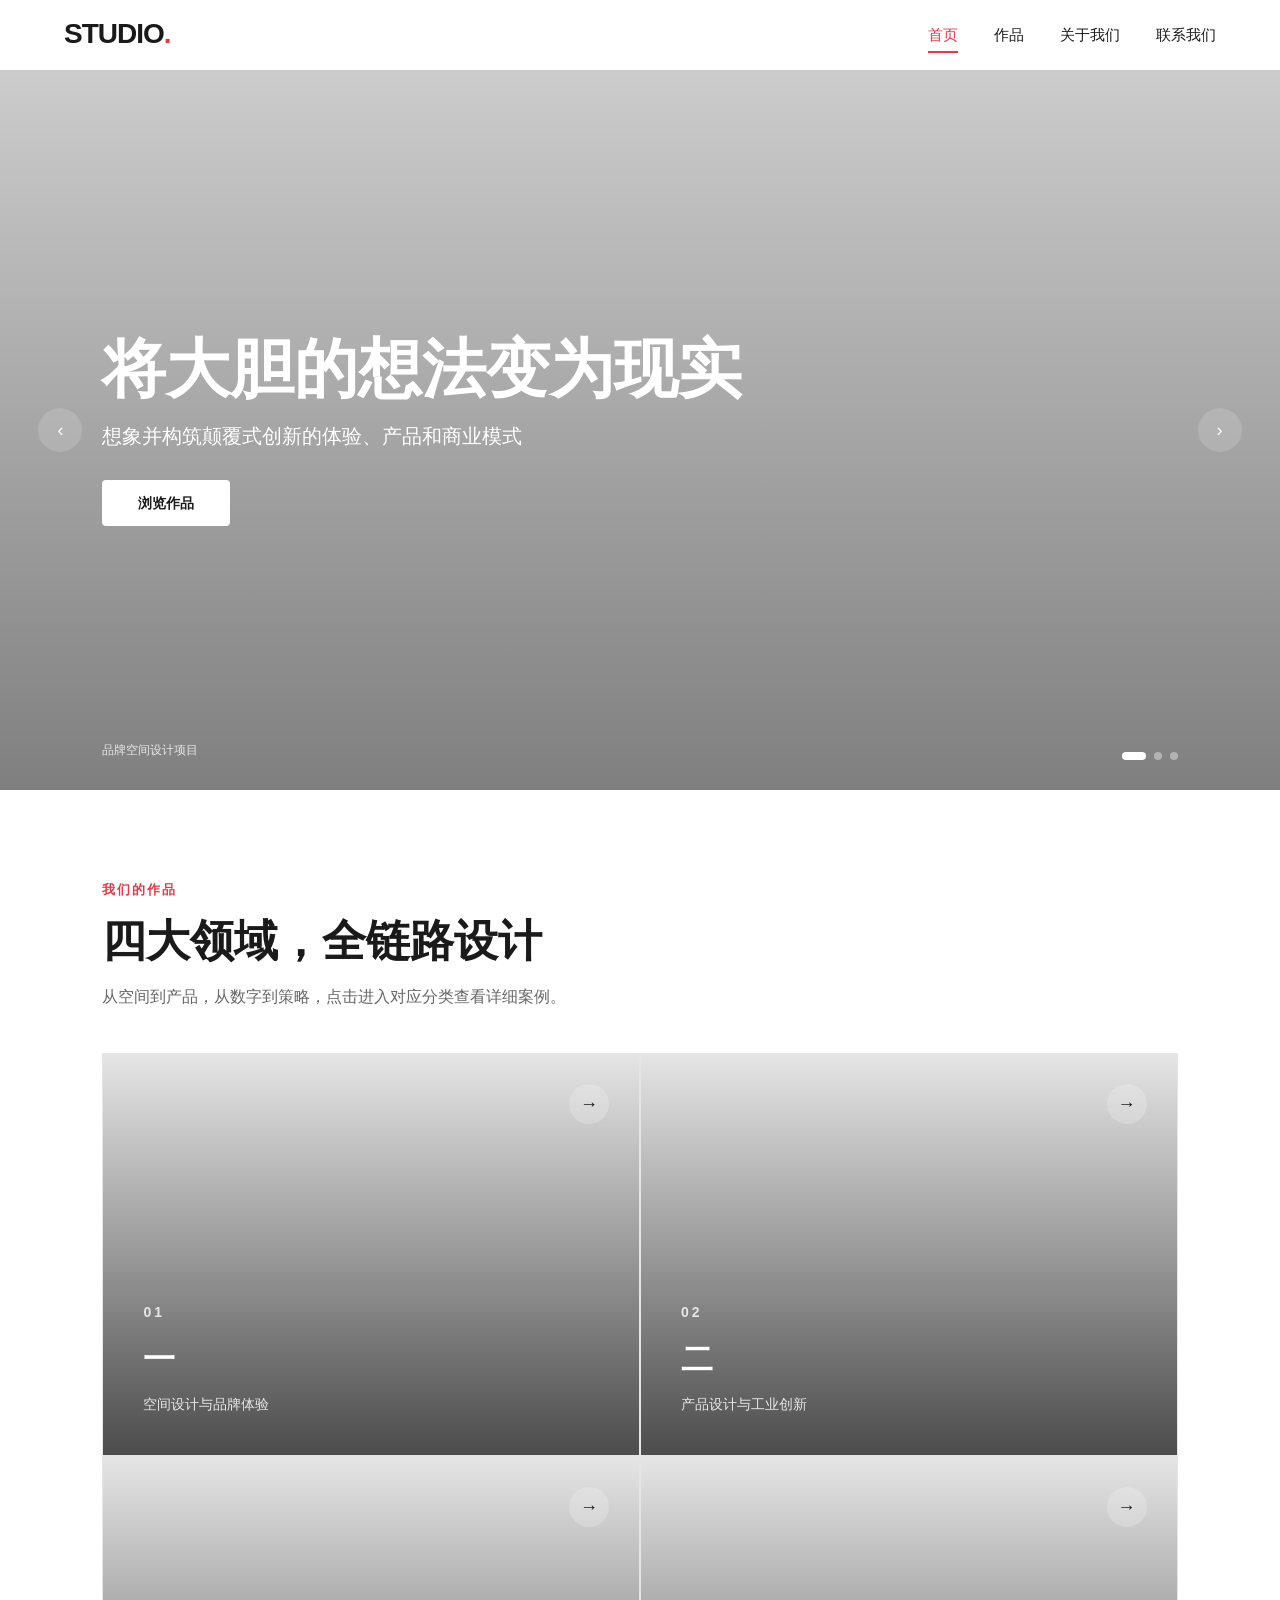
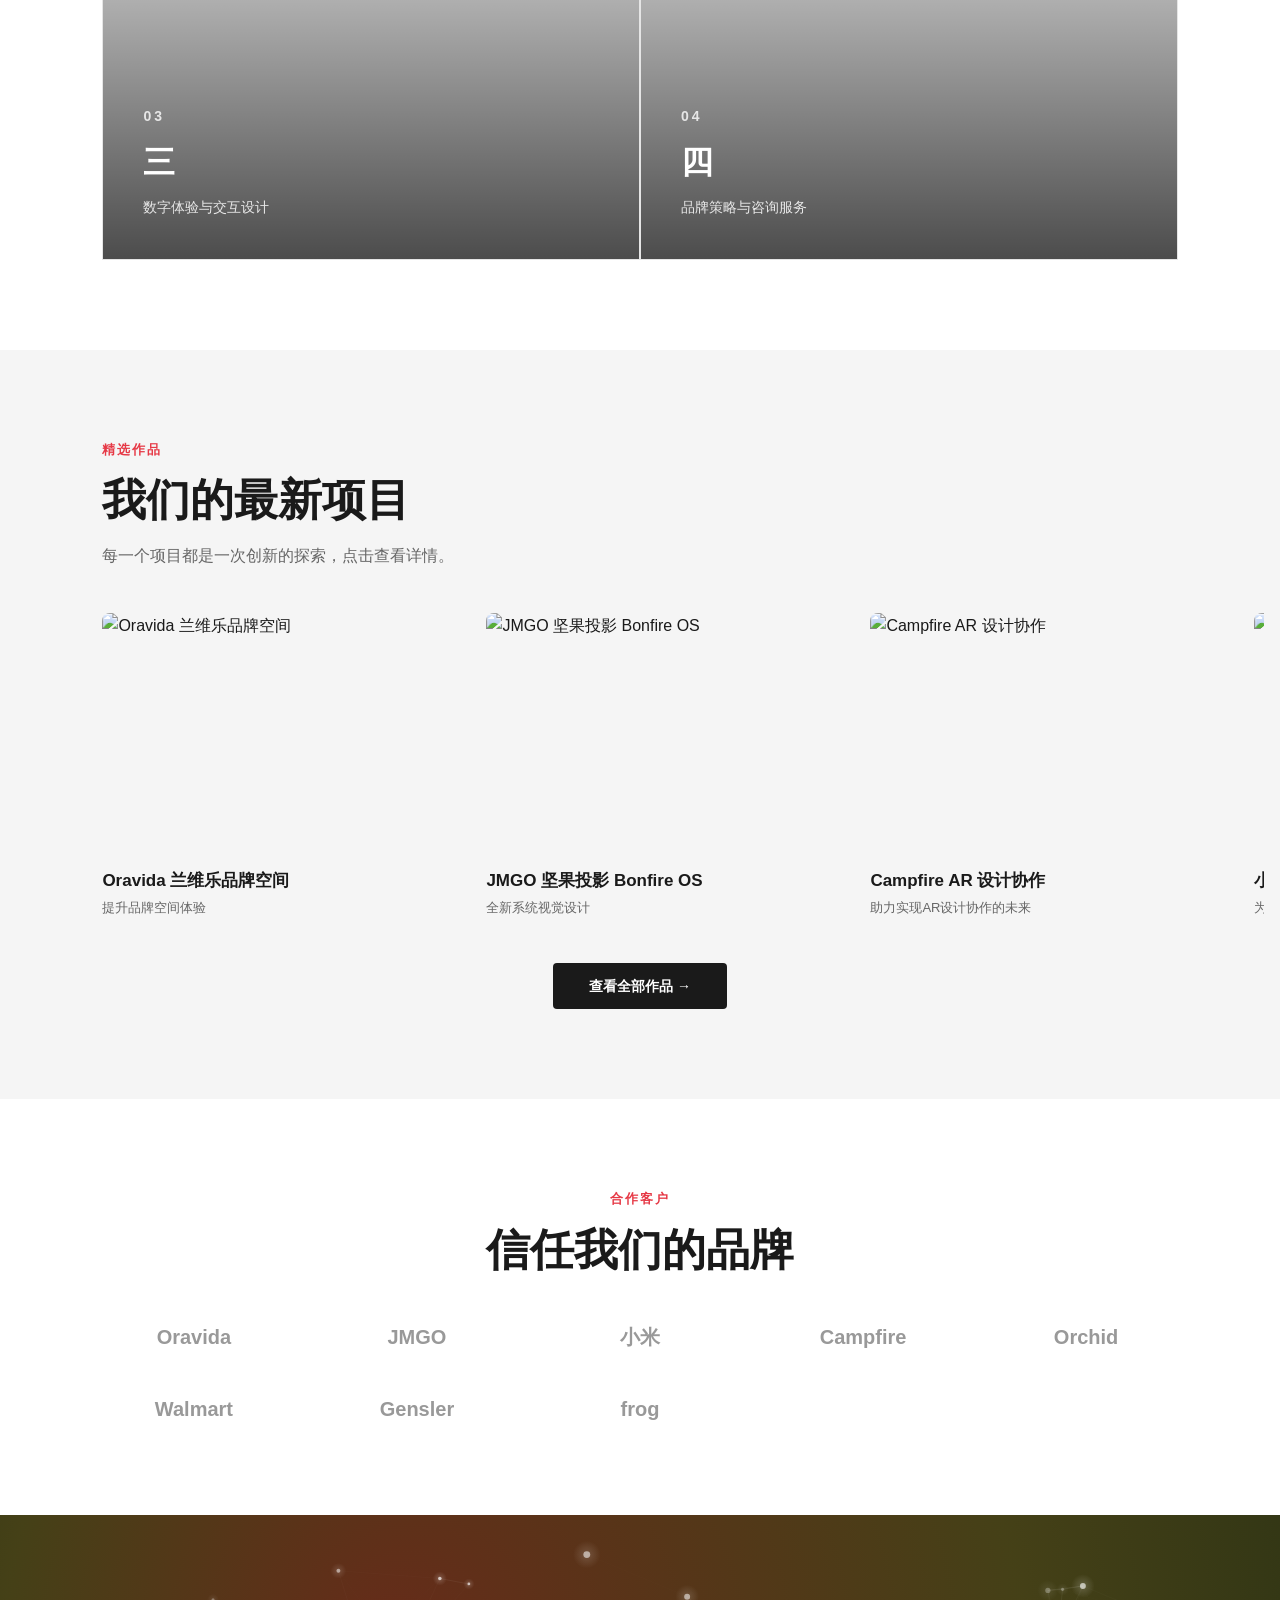
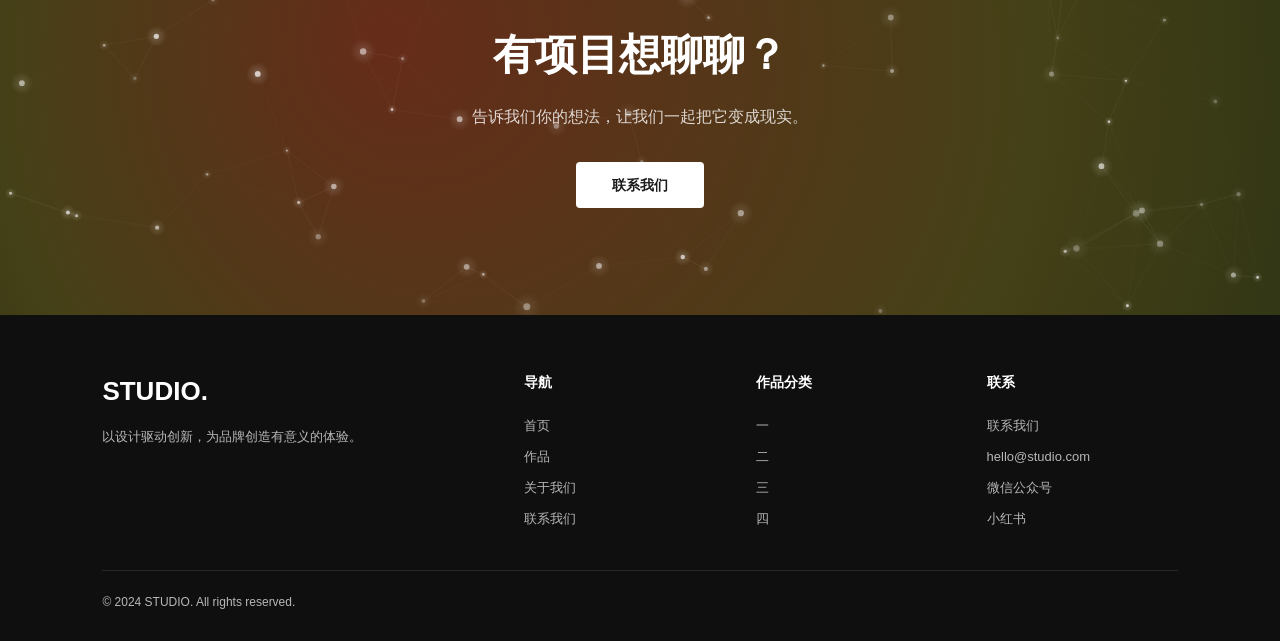
==== commit 2d879381: "Add files via upload" ====
--- a/index.html
+++ b/index.html
@@ -56,64 +56,23 @@
 
   <!-- ========== 客户 Logo 墙 ========== -->
   <section class="section clients-section">
-    <div class="section-label">合作客户</div>
-    <h2 class="section-title">信任我们的品牌</h2>
-    <div class="clients-grid">
-      <div class="client-logo">Oravida</div>
-      <div class="client-logo">JMGO</div>
-      <div class="client-logo">小米</div>
-      <div class="client-logo">Campfire</div>
-      <div class="client-logo">Orchid</div>
-      <div class="client-logo">Walmart</div>
-      <div class="client-logo">Gensler</div>
-      <div class="client-logo">frog</div>
-    </div>
+    <div class="section-label" id="clientsLabel">合作客户</div>
+    <h2 class="section-title" id="clientsTitle">信任我们的品牌</h2>
+    <div class="clients-grid" id="clientsGrid"></div>
   </section>
 
   <!-- ========== CTA（动态渐变弥散粒子背景） ========== -->
   <section class="section cta-section">
     <canvas id="particles-canvas"></canvas>
     <div class="section-inner">
-      <h2>有项目想聊聊？</h2>
-      <p>告诉我们你的想法，让我们一起把它变成现实。</p>
+      <h2 id="homeCtaTitle">有项目想聊聊？</h2>
+      <p id="homeCtaSubtitle">告诉我们你的想法，让我们一起把它变成现实。</p>
       <a href="contact.html" class="hero-btn">联系我们</a>
     </div>
   </section>
 
-  <!-- ========== 页脚 ========== -->
-  <footer class="footer">
-    <div class="footer-grid">
-      <div class="footer-brand">
-        <div class="logo">STUDIO<span>.</span></div>
-        <p>以设计驱动创新，为品牌创造有意义的体验。<br>专注于空间、产品、数字与策略的全链路设计。</p>
-      </div>
-      <div class="footer-col">
-        <h4>导航</h4>
-        <a href="index.html">首页</a>
-        <a href="category.html">作品</a>
-        <a href="about.html">关于我们</a>
-        <a href="contact.html">联系我们</a>
-      </div>
-      <div class="footer-col">
-        <h4>作品分类</h4>
-        <a href="category.html?cat=0">分类一</a>
-        <a href="category.html?cat=1">分类二</a>
-        <a href="category.html?cat=2">分类三</a>
-        <a href="category.html?cat=3">分类四</a>
-      </div>
-      <div class="footer-col">
-        <h4>联系</h4>
-        <a href="contact.html">联系我们</a>
-        <a href="mailto:hello@studio.com">hello@studio.com</a>
-        <a href="#">微信公众号</a>
-        <a href="#">小红书</a>
-      </div>
-    </div>
-    <div class="footer-bottom">
-      <span id="footerCopyright">© 2024 STUDIO. All rights reserved.</span>
-      <span id="footerICP">粤ICP备XXXXXXXX号</span>
-    </div>
-  </footer>
+  <!-- ========== 页脚（由 main.js 统一渲染，内容在后台修改） ========== -->
+  <footer class="footer" id="siteFooter"></footer>
 
   <!-- Supabase CDN -->
   <script src="https://cdn.jsdelivr.net/npm/@supabase/supabase-js@2"></script>
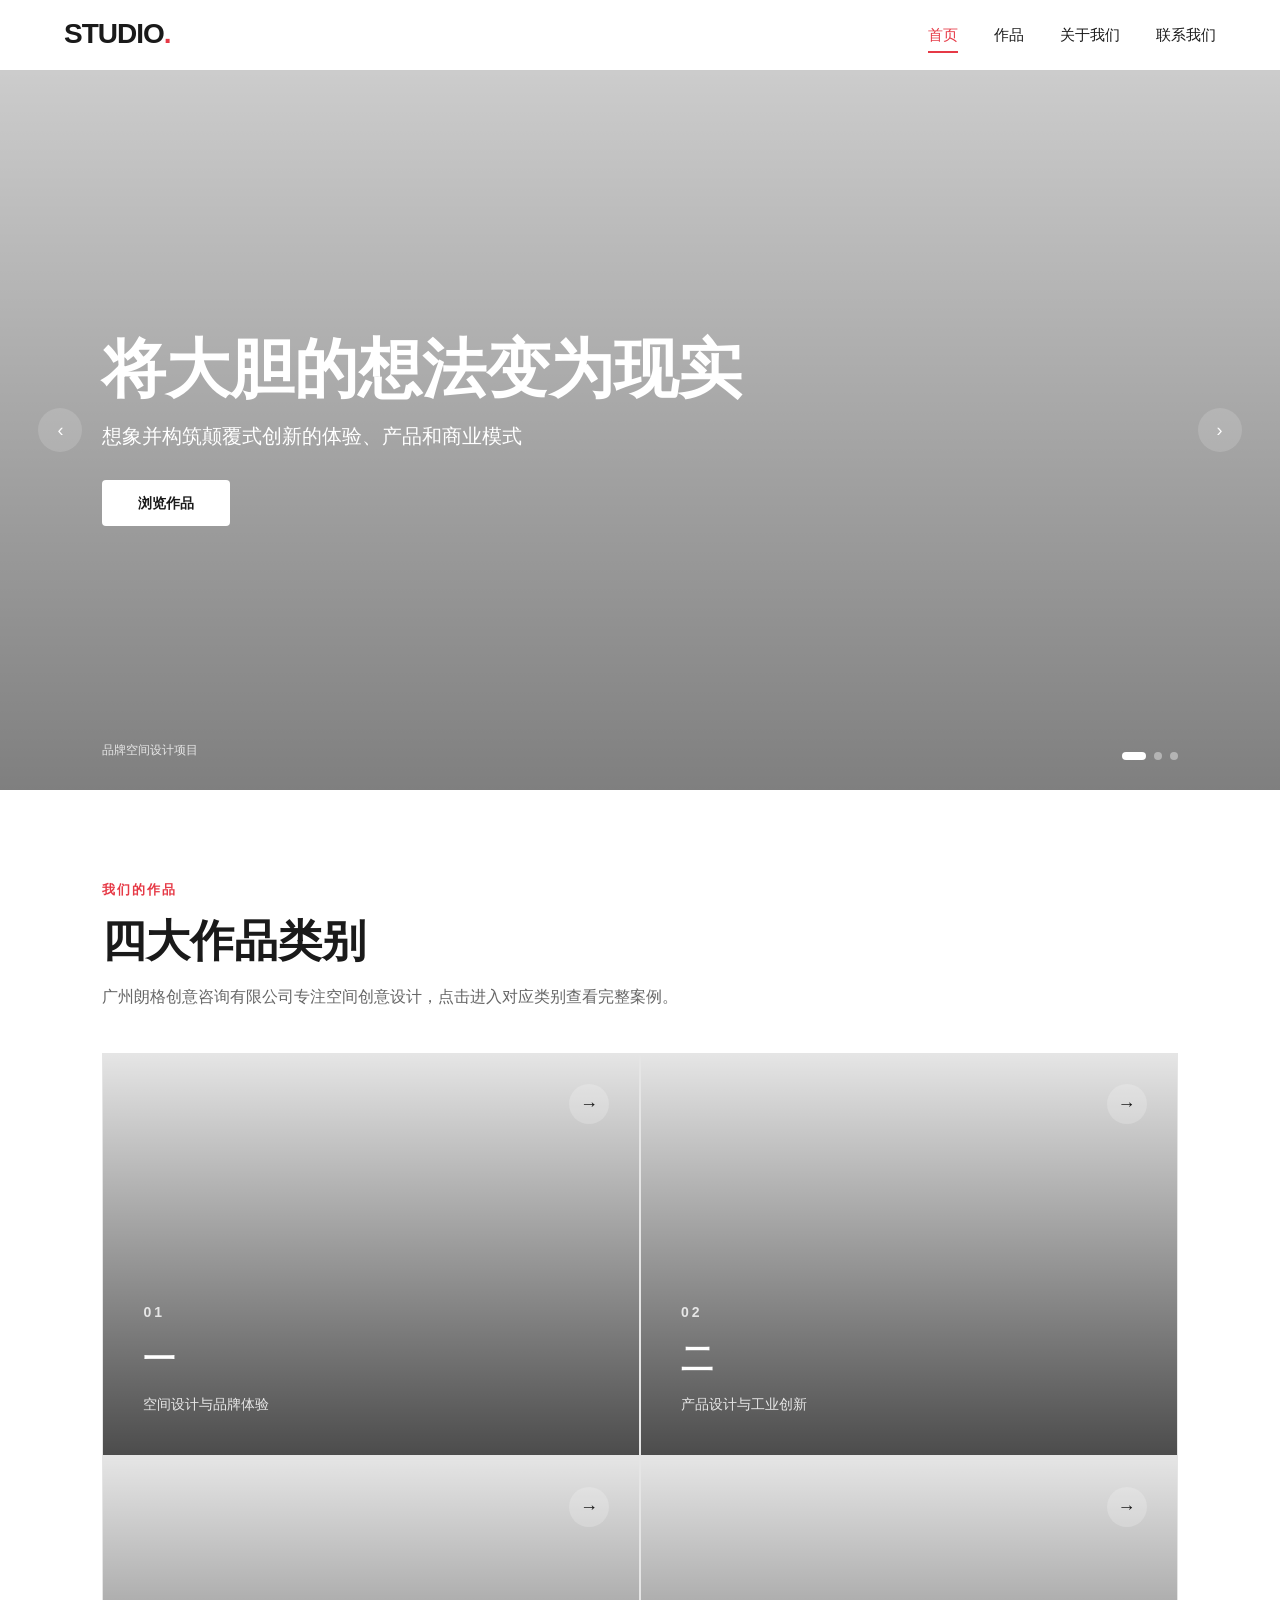
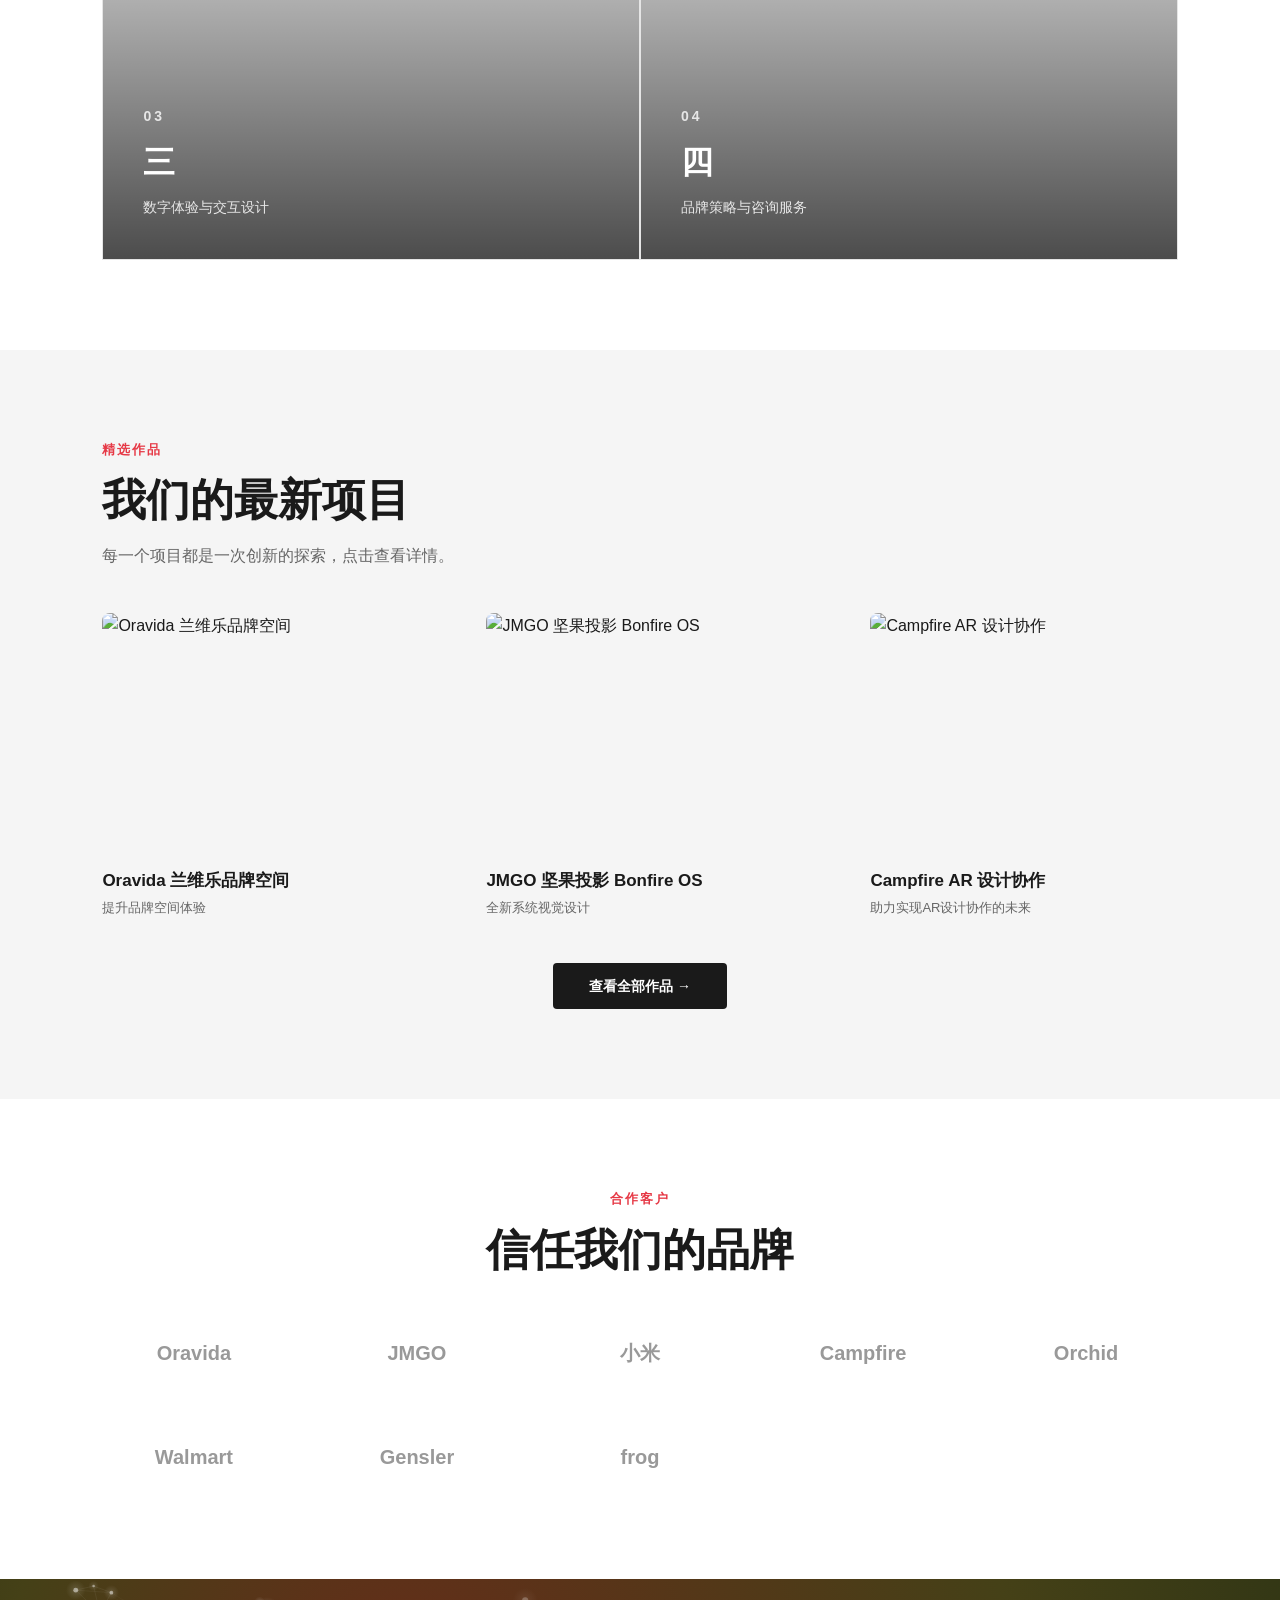
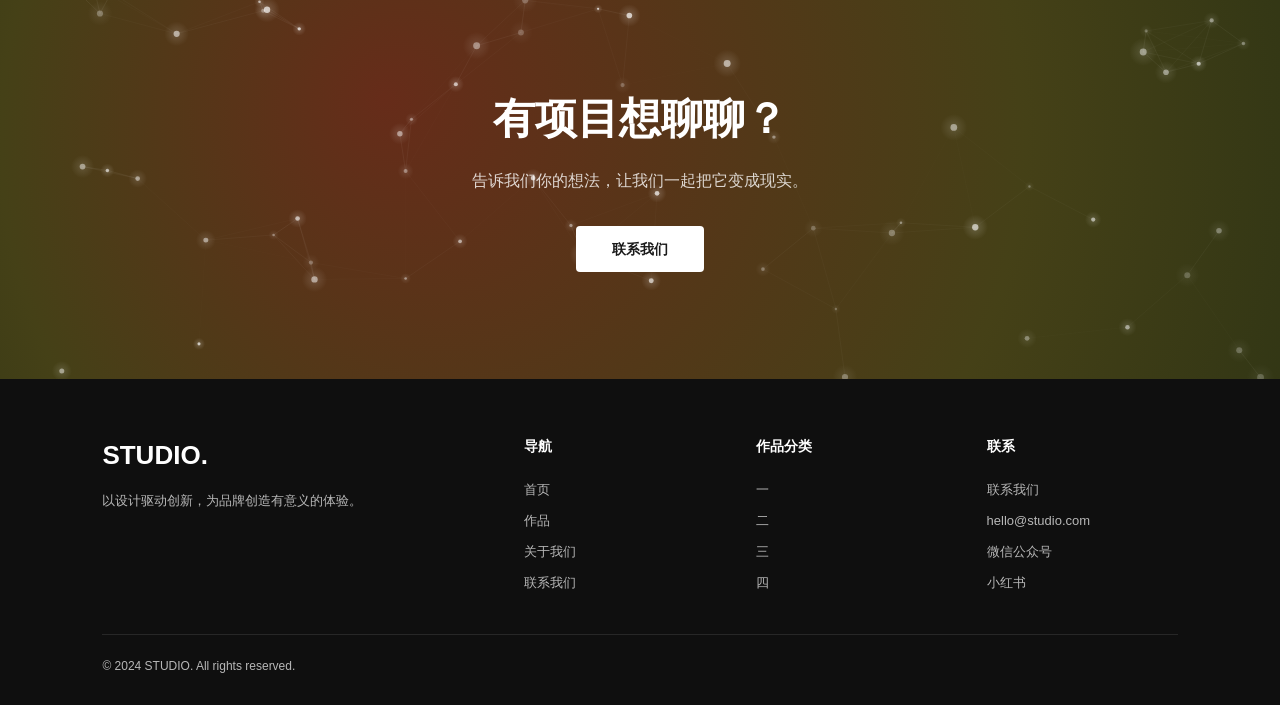
==== commit ff54bcfd: "Add files via upload" ====
--- a/index.html
+++ b/index.html
@@ -1,17 +1,22 @@
 <!DOCTYPE html>
-<html lang="zh-CN">
+<html lang="zh-CN" data-title-suffix="商业空间设计 · 展厅展览设计 · 品牌体验设计">
 <head>
   <meta charset="UTF-8">
   <meta name="viewport" content="width=device-width, initial-scale=1.0">
-  <title>设计工作室 — 以设计驱动创新</title>
-  <meta name="description" content="专注于空间设计、产品设计、数字体验与策略咨询的全链路设计工作室。">
+  <title>广州朗格创意咨询有限公司 | 商业空间设计 · 展厅展览设计 · 品牌体验设计</title>
+  <meta name="description" content="广州朗格创意咨询有限公司，专注商业空间、企业展厅、展览展馆、品牌体验空间策划与设计，提供从空间策划、方案设计到落地跟进的一体化创意服务。">
+  <link rel="canonical" href="https://www.xn--55q8pg0ccuh17au1aj5k01ord06kjs4mqf0a.com/">
+  <link rel="icon" href="favicon.ico" sizes="any">
+  <meta property="og:type" content="website">
+  <meta property="og:title" content="广州朗格创意咨询有限公司 | 空间创意设计">
+  <meta property="og:description" content="专注商业空间、企业展厅、展览展馆、品牌体验空间策划与设计。">
   <link rel="stylesheet" href="css/style.css">
 </head>
 <body>
 
   <!-- ========== 导航栏 ========== -->
   <nav class="navbar">
-    <a href="index.html" class="logo">STUDIO<span>.</span></a>
+    <a href="index.html" class="logo">广州朗格创意<span>.</span></a>
     <div class="nav-links">
       <a href="index.html" class="active">首页</a>
       <a href="category.html">作品</a>
@@ -25,7 +30,16 @@
 
   <!-- ========== Hero 16:9 轮播 ========== -->
   <section class="hero">
-    <div class="hero-slides"></div>
+    <!-- 第一屏为静态内容，保证搜索引擎能直接读到公司信息；页面加载后由 JS 按后台设置替换 -->
+    <div class="hero-slides">
+      <div class="hero-slide active" style="background-image:url('https://images.unsplash.com/photo-1497366216548-37526070297c?w=1920')">
+        <div class="hero-content">
+          <h1>广州朗格创意咨询有限公司</h1>
+          <p>商业空间 · 企业展厅 · 展览展馆 · 品牌体验空间设计</p>
+          <a href="#categories" class="hero-btn">浏览作品</a>
+        </div>
+      </div>
+    </div>
     <button class="hero-arrow prev">‹</button>
     <button class="hero-arrow next">›</button>
     <div class="hero-dots"></div>
@@ -34,10 +48,42 @@
   <!-- ========== 四分类图文区块（服务概览） ========== -->
   <section class="section categories-section" id="categories">
     <div class="section-label">我们的作品</div>
-    <h2 class="section-title">四大领域，全链路设计</h2>
-    <p class="section-desc">从空间到产品，从数字到策略，点击进入对应分类查看详细案例。</p>
+    <h2 class="section-title">四大作品类别</h2>
+    <p class="section-desc">广州朗格创意咨询有限公司专注空间创意设计，点击进入对应类别查看完整案例。</p>
     <div class="categories-grid">
-      <!-- 由 JS 动态渲染 -->
+      <!-- 静态占位：数据库无内容时作为兜底，正常由 JS 渲染 -->
+      <div class="category-card">
+        <div class="category-card-img" style="background-image:url('https://images.unsplash.com/photo-1497366216548-37526070297c?w=800')"></div>
+        <div class="category-card-overlay">
+          <div class="category-number">01</div>
+          <h3>一</h3>
+          <p>空间设计与品牌体验</p>
+        </div>
+      </div>
+      <div class="category-card">
+        <div class="category-card-img" style="background-image:url('https://images.unsplash.com/photo-1581091226825-a6a2a5aee158?w=800')"></div>
+        <div class="category-card-overlay">
+          <div class="category-number">02</div>
+          <h3>二</h3>
+          <p>产品设计与工业创新</p>
+        </div>
+      </div>
+      <div class="category-card">
+        <div class="category-card-img" style="background-image:url('https://images.unsplash.com/photo-1460925895917-afdab827c52f?w=800')"></div>
+        <div class="category-card-overlay">
+          <div class="category-number">03</div>
+          <h3>三</h3>
+          <p>数字体验与交互设计</p>
+        </div>
+      </div>
+      <div class="category-card">
+        <div class="category-card-img" style="background-image:url('https://images.unsplash.com/photo-1454165804606-c3d57bc86b40?w=800')"></div>
+        <div class="category-card-overlay">
+          <div class="category-number">04</div>
+          <h3>四</h3>
+          <p>品牌策略与咨询服务</p>
+        </div>
+      </div>
     </div>
   </section>
 
--- a/css/style.css
+++ b/css/style.css
@@ -97,7 +97,8 @@
   color: var(--white);
   z-index: 2;
 }
-.hero-content h1 {
+.hero-content h1,
+.hero-content h2 {
   font-size: clamp(32px, 5vw, 64px);
   font-weight: 800; line-height: 1.1;
   margin-bottom: 16px;
@@ -813,3 +814,65 @@
   .pb-h1 { font-size: 22px; }
   .pb-h2 { font-size: 18px; }
 }
+
+/* ========== v7：合作客户 Logo 图片 ========== */
+.client-logo {
+  display: flex; align-items: center; justify-content: center;
+  min-height: 64px; font-size: 20px; font-weight: 700;
+  color: var(--text-light); transition: color .3s;
+}
+.client-logo img {
+  max-width: 160px; max-height: 64px; width: auto; height: auto;
+  object-fit: contain;
+  filter: grayscale(100%) opacity(.72);
+  transition: filter .3s, transform .3s;
+}
+.client-logo:hover img { filter: none; transform: translateY(-2px); }
+.client-logo:hover { color: var(--text-dark); }
+
+/* ========== v7：手机端首屏改为竖版比例 ========== */
+@media (max-width: 768px) {
+  .hero { aspect-ratio: 4 / 5; max-height: 78vh; }
+  .hero-content { padding: 0 7%; }
+  .hero-content h1 { font-size: 30px; line-height: 1.25; }
+  .hero-content p { font-size: 14px; }
+  .hero-caption { display: none; }
+}
+
+/* ========== v7：滚动淡入 ========== */
+.reveal { opacity: 0; transform: translateY(26px); transition: opacity .7s ease, transform .7s ease; }
+.reveal.in { opacity: 1; transform: none; }
+@media (prefers-reduced-motion: reduce) {
+  .reveal { opacity: 1; transform: none; transition: none; }
+}
+
+/* ========== v7：点击查看大图 ========== */
+.lightbox {
+  position: fixed; inset: 0; z-index: 9999;
+  background: rgba(0,0,0,.92);
+  display: flex; align-items: center; justify-content: center;
+  opacity: 0; visibility: hidden; transition: opacity .25s;
+  cursor: zoom-out;
+}
+.lightbox.open { opacity: 1; visibility: visible; }
+.lightbox img { max-width: 92vw; max-height: 88vh; object-fit: contain; }
+.lightbox-close {
+  position: absolute; top: 20px; right: 24px;
+  width: 40px; height: 40px; border-radius: 50%;
+  border: none; background: rgba(255,255,255,.16); color: #fff;
+  font-size: 24px; line-height: 1; cursor: pointer;
+}
+.lightbox-close:hover { background: rgba(255,255,255,.3); }
+.project-body img, .pb-gallery img { cursor: zoom-in; }
+
+/* ========== v7：加载占位 ========== */
+.skeleton-card {
+  border-radius: 10px; background: #f2f2f2;
+  overflow: hidden; position: relative; min-height: 120px;
+}
+.skeleton-card::after {
+  content: ''; position: absolute; inset: 0;
+  background: linear-gradient(90deg, transparent, rgba(255,255,255,.7), transparent);
+  animation: sk-shine 1.2s infinite;
+}
+@keyframes sk-shine { from { transform: translateX(-100%); } to { transform: translateX(100%); } }
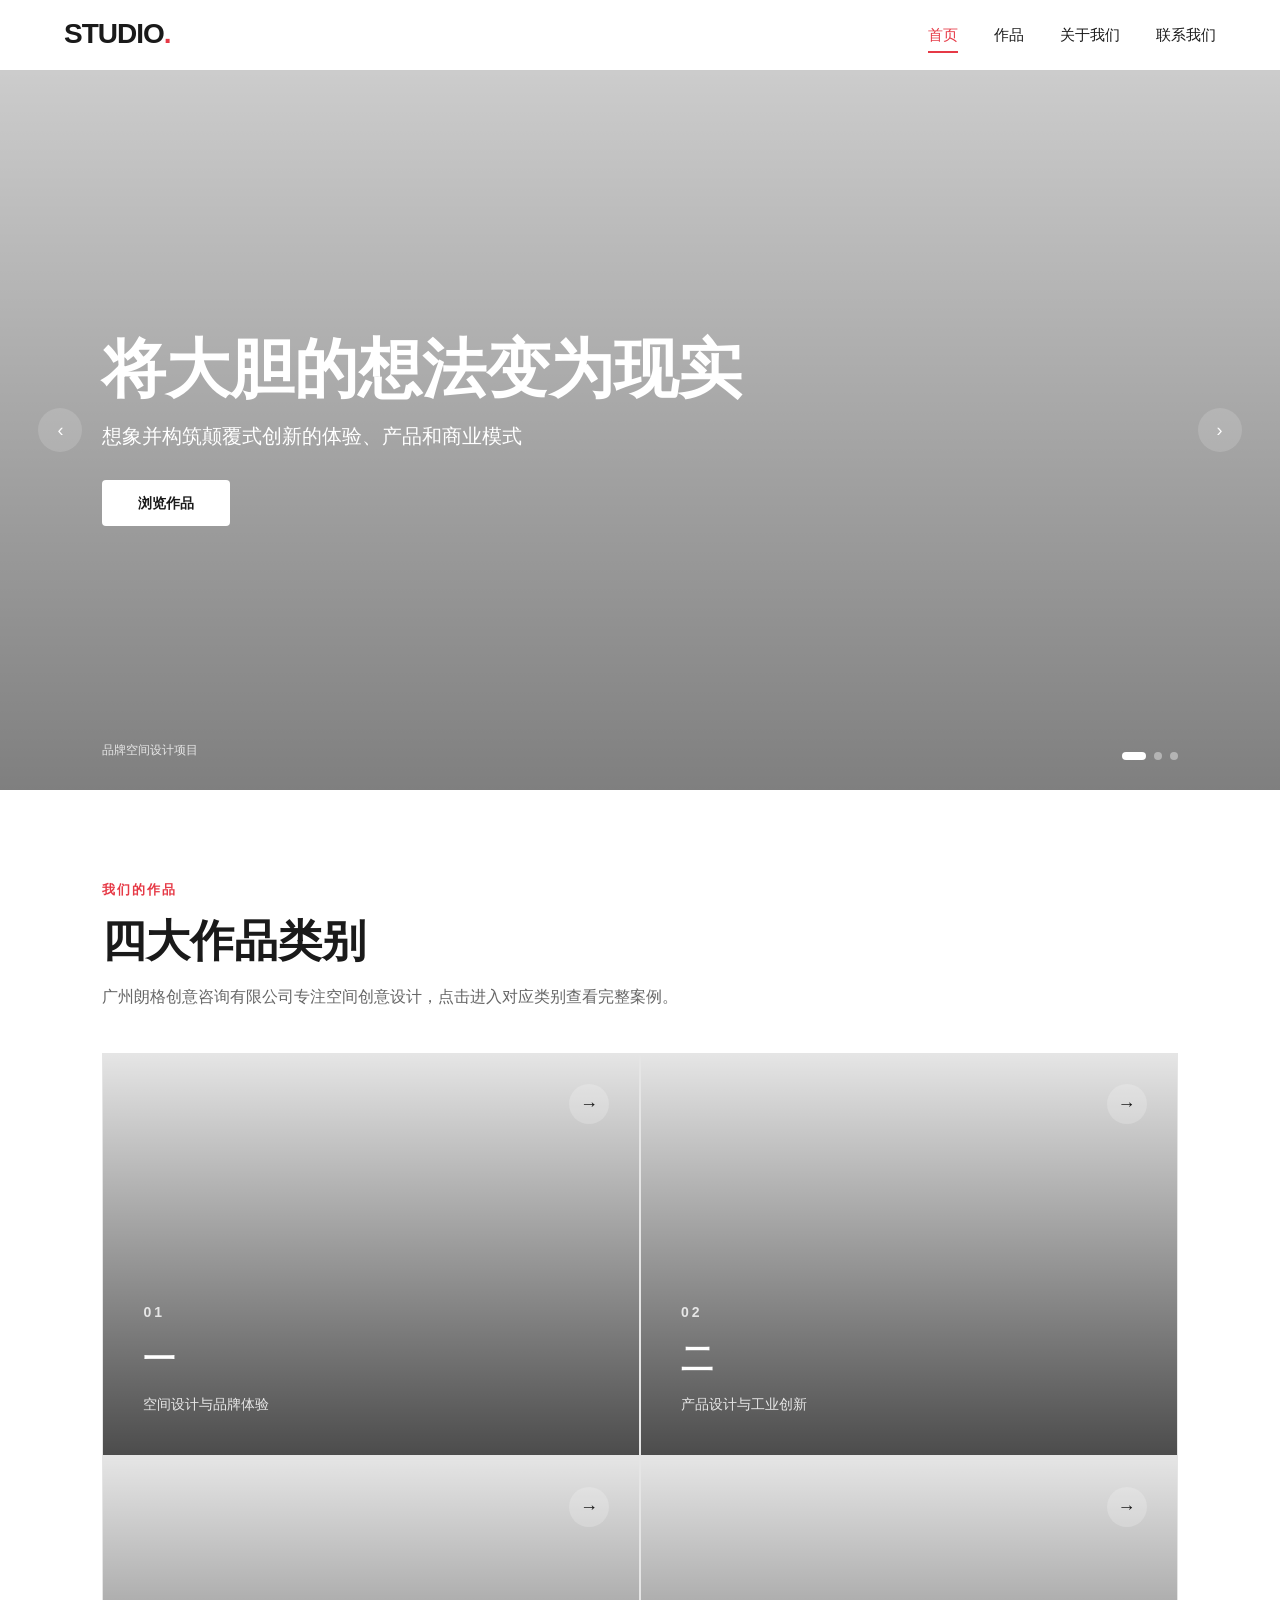
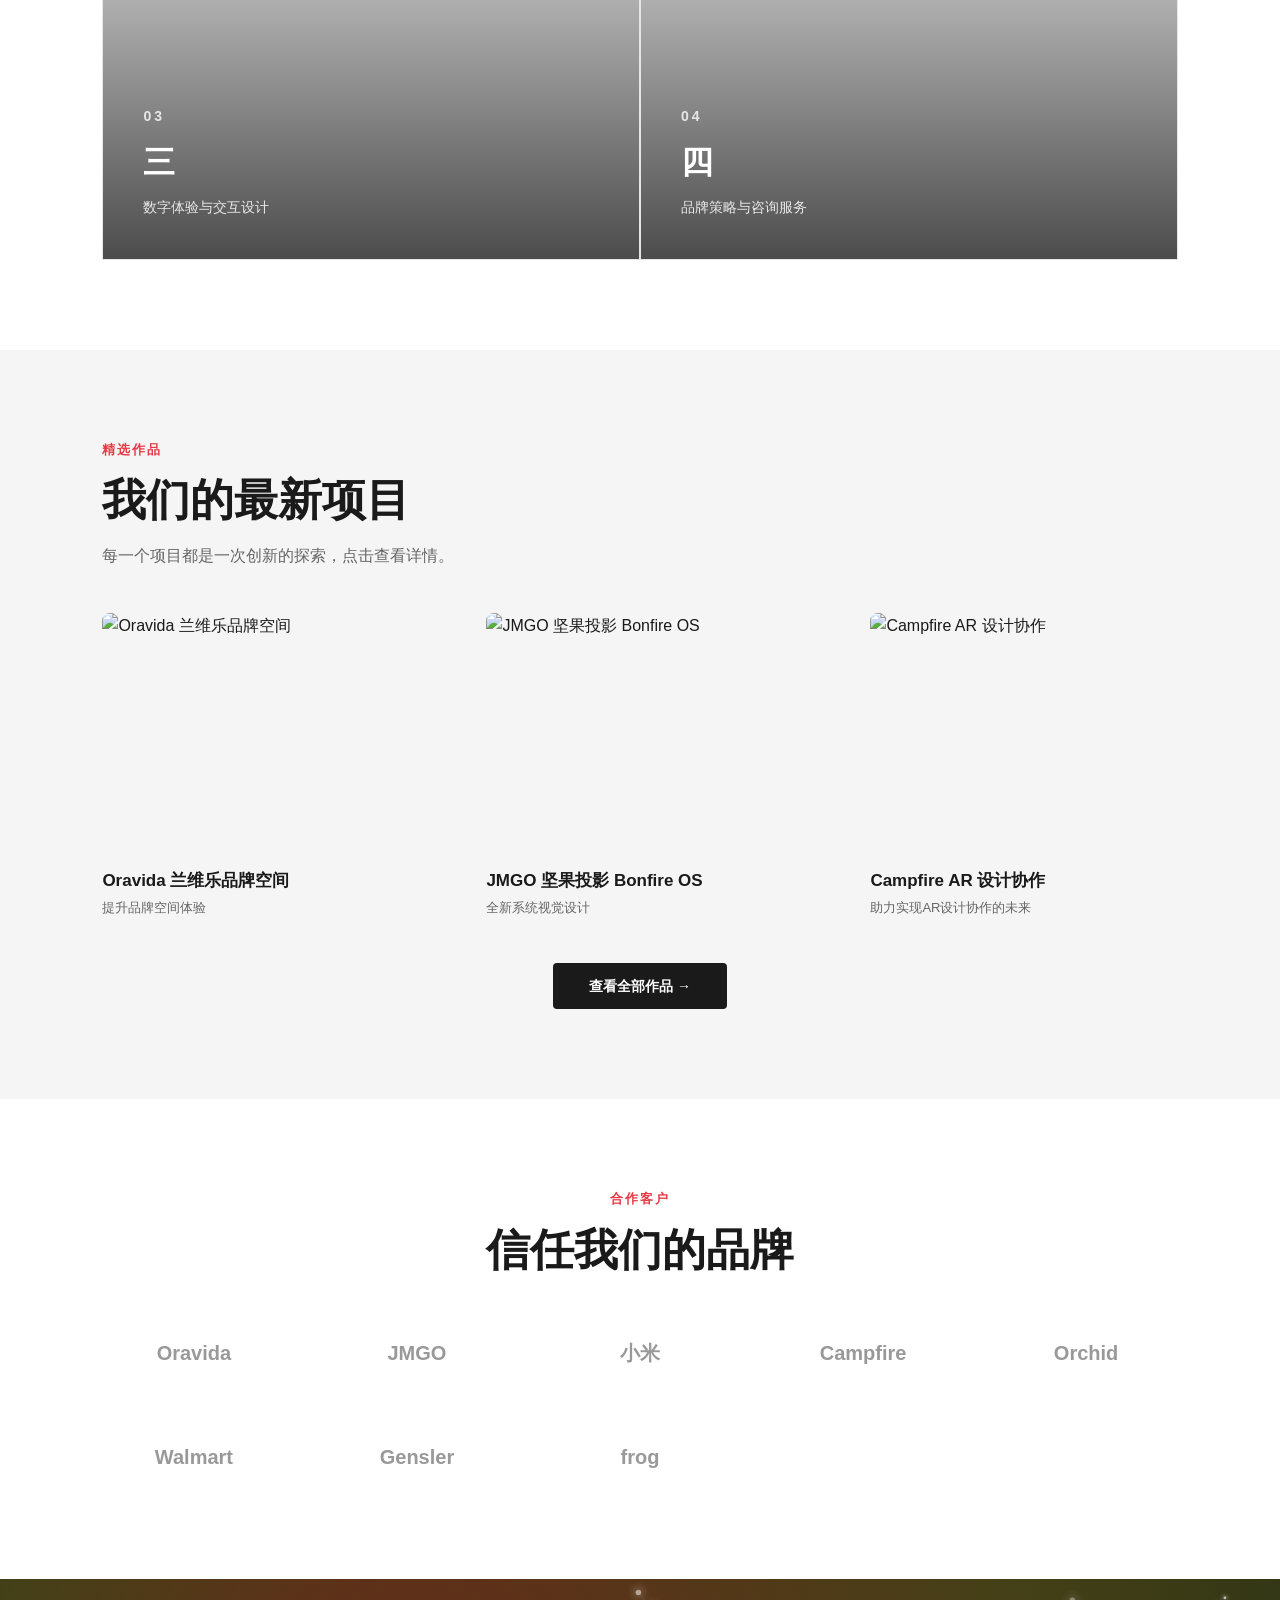
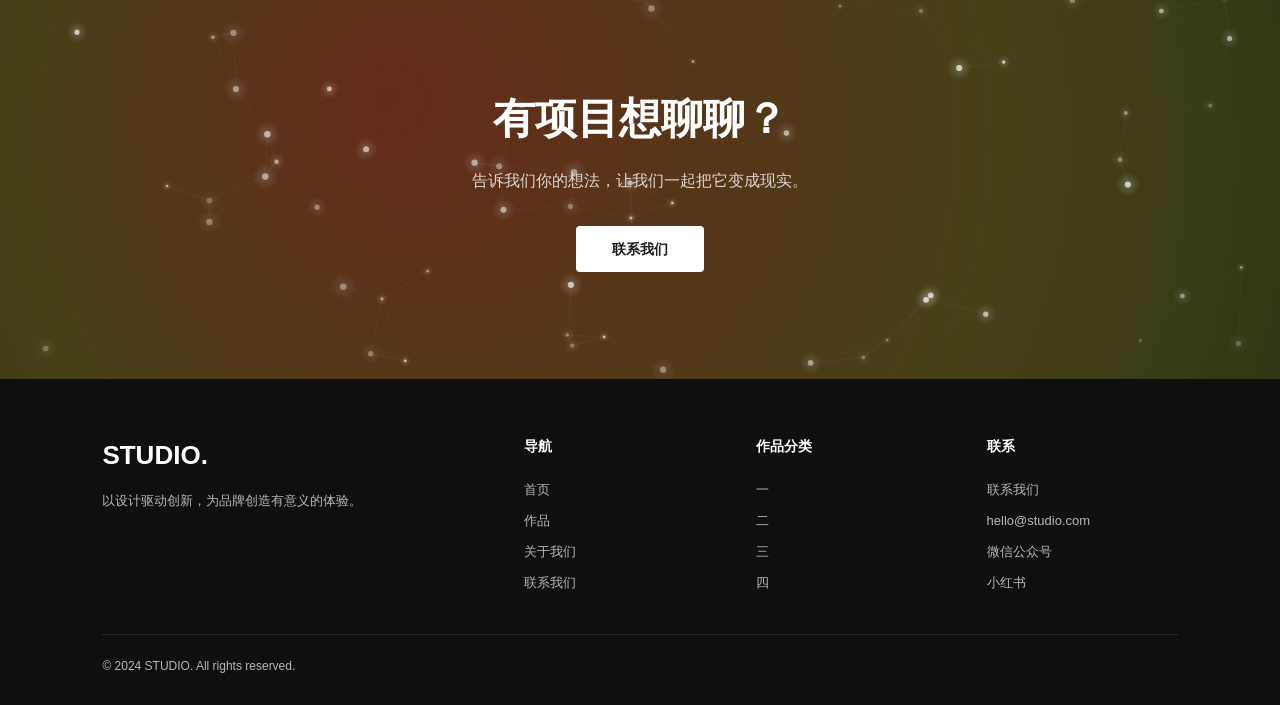
==== commit a4aaab3f: "Add files via upload" ====
--- a/index.html
+++ b/index.html
@@ -1,6 +1,7 @@
 <!DOCTYPE html>
 <html lang="zh-CN" data-title-suffix="商业空间设计 · 展厅展览设计 · 品牌体验设计">
 <head>
+  <meta name="baidu-site-verification" content="codeva-iQ4VSETd3f" />
   <meta charset="UTF-8">
   <meta name="viewport" content="width=device-width, initial-scale=1.0">
   <title>广州朗格创意咨询有限公司 | 商业空间设计 · 展厅展览设计 · 品牌体验设计</title>
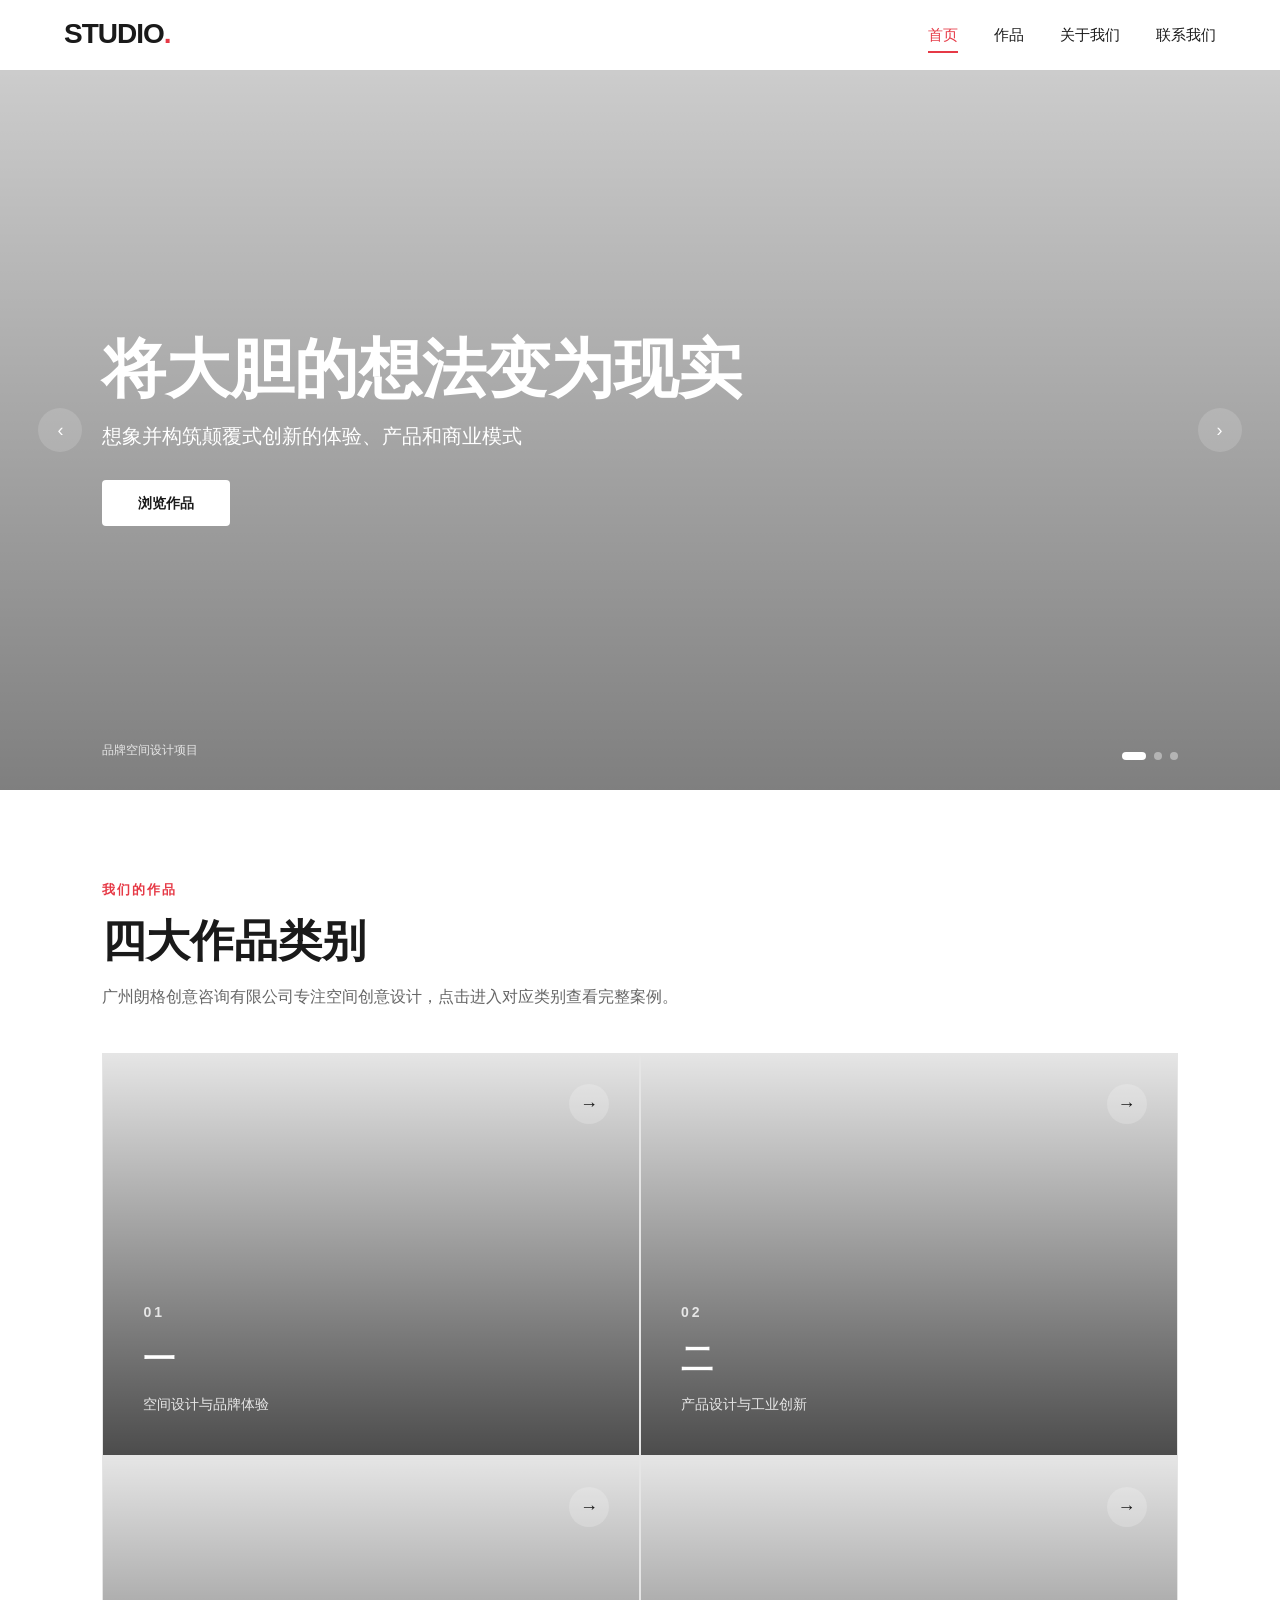
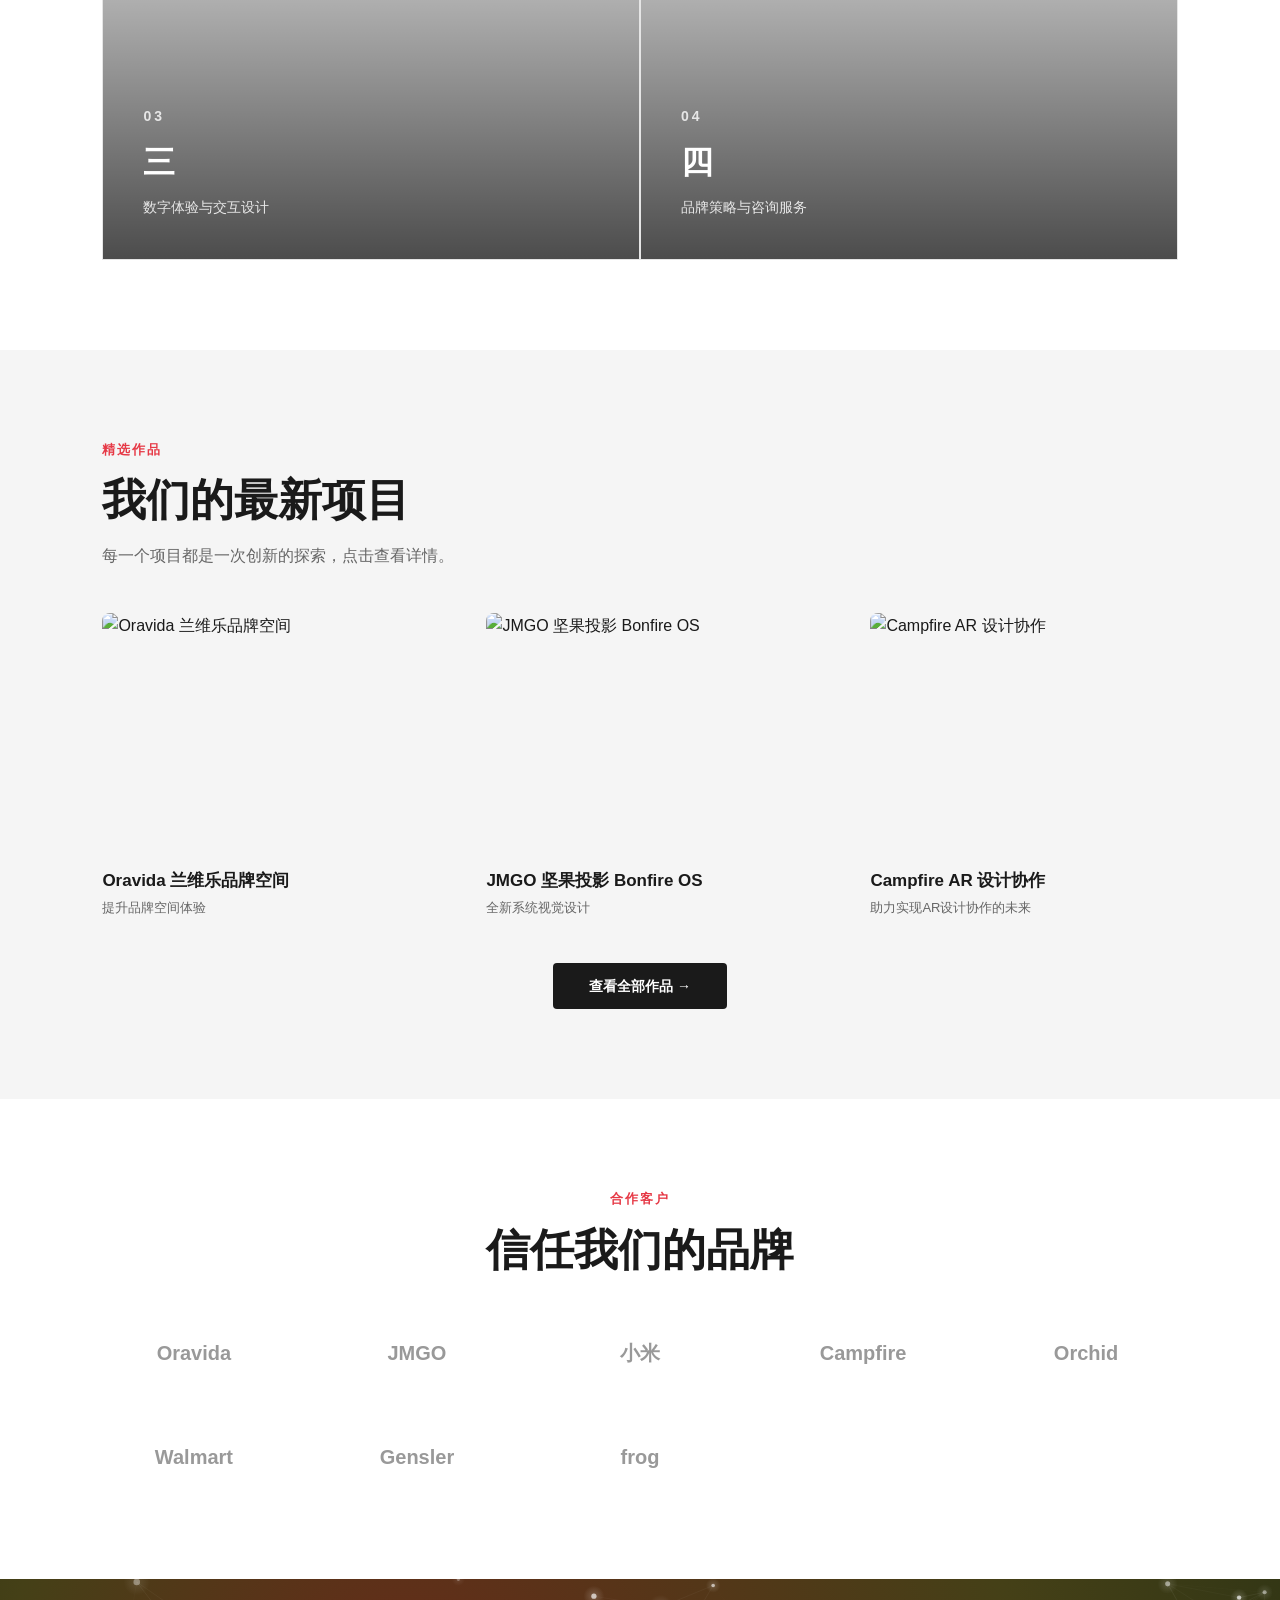
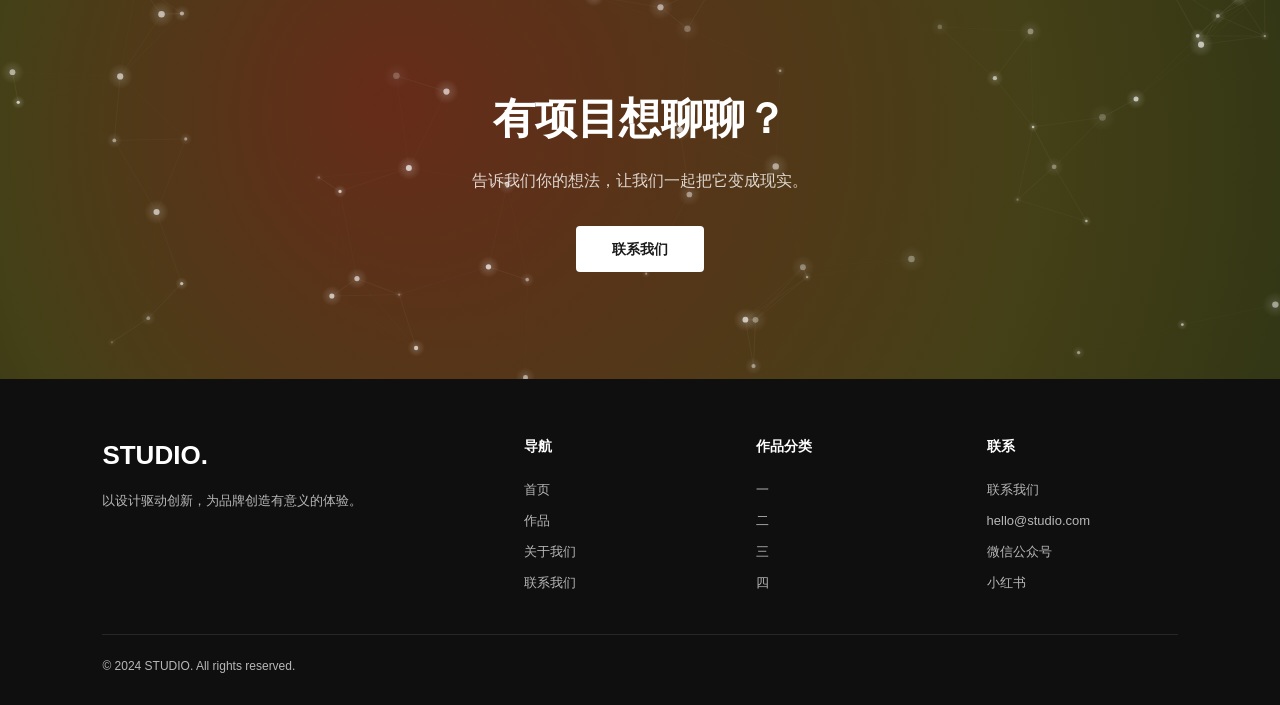
==== commit b0f450c8: "Add files via upload" ====
--- a/index.html
+++ b/index.html
@@ -1,7 +1,8 @@
 <!DOCTYPE html>
 <html lang="zh-CN" data-title-suffix="商业空间设计 · 展厅展览设计 · 品牌体验设计">
 <head>
-  <meta name="baidu-site-verification" content="codeva-iQ4VSETd3f" />
+  <meta name="baidu-site-verification" content="codeva-nzqTxrwLtU" />
+  <meta name="baidu-site-verification" content="codeva-lKWkkRHYsX" />
   <meta charset="UTF-8">
   <meta name="viewport" content="width=device-width, initial-scale=1.0">
   <title>广州朗格创意咨询有限公司 | 商业空间设计 · 展厅展览设计 · 品牌体验设计</title>
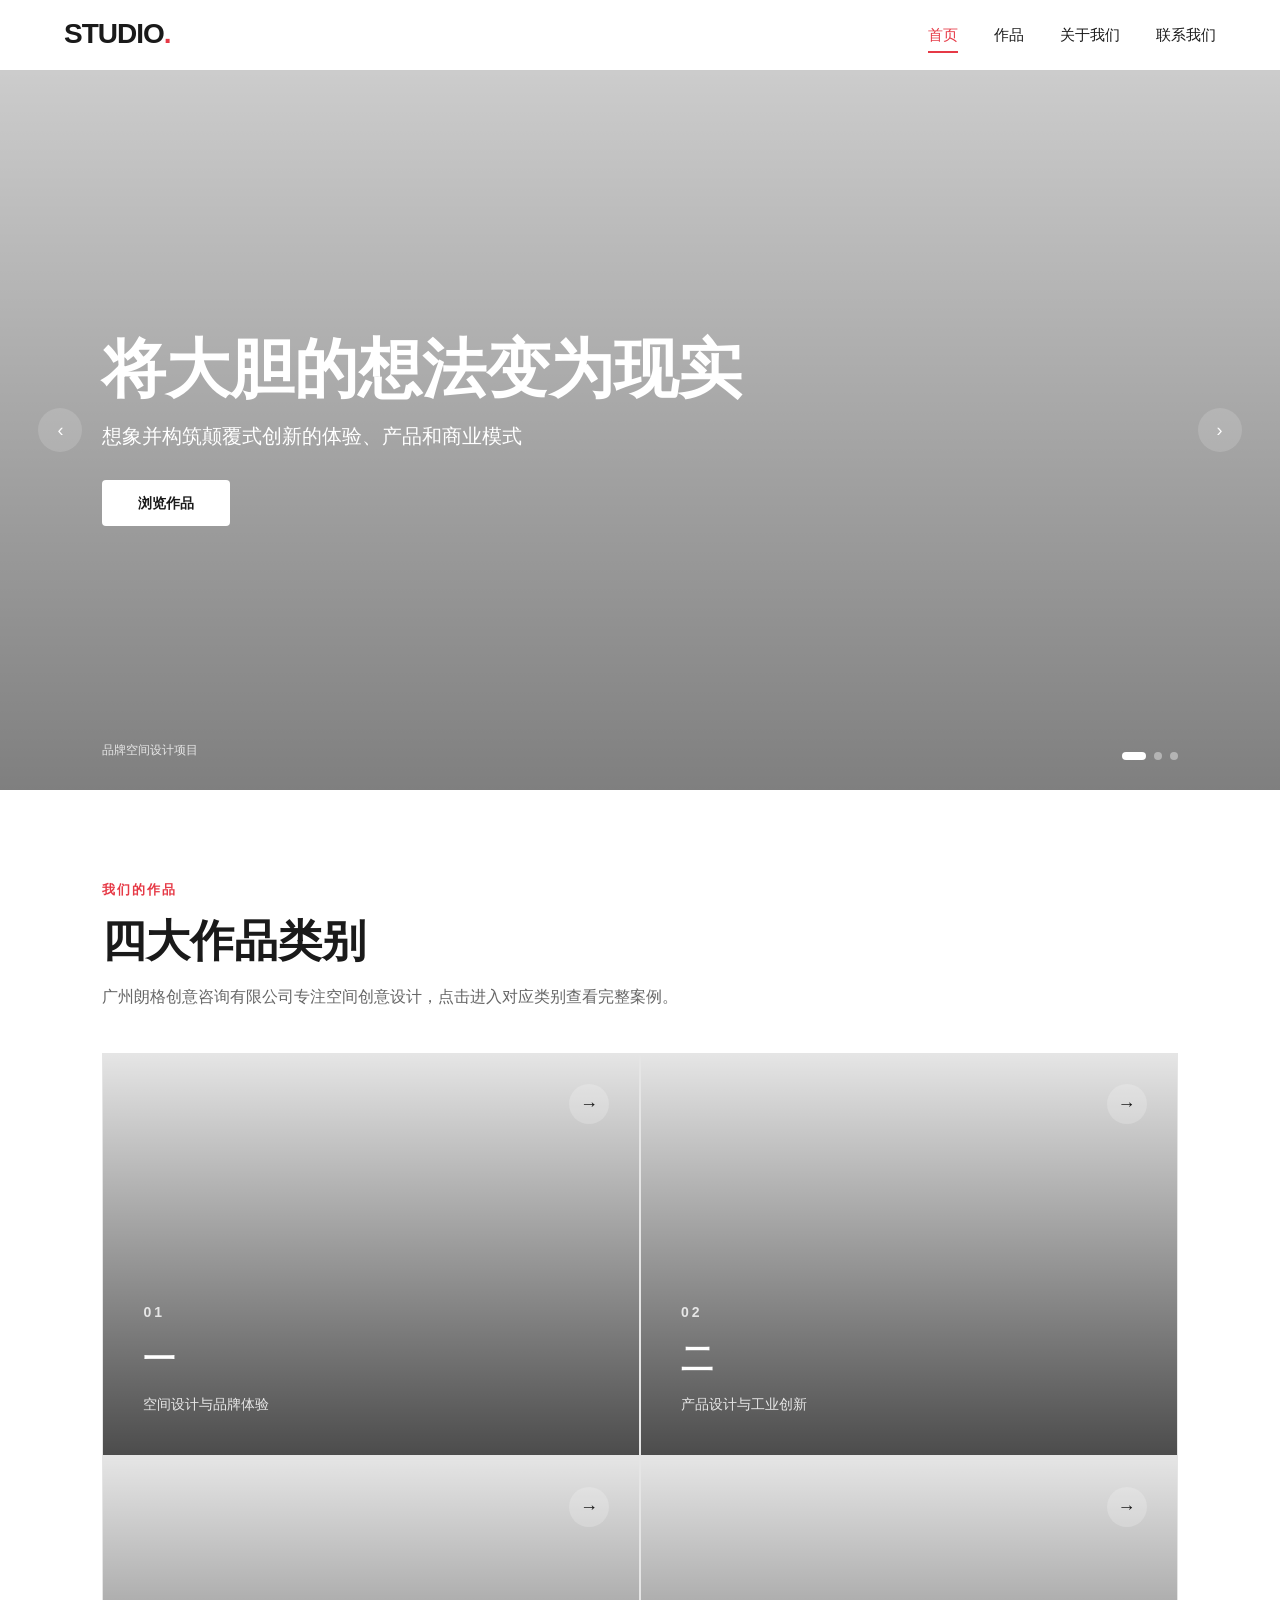
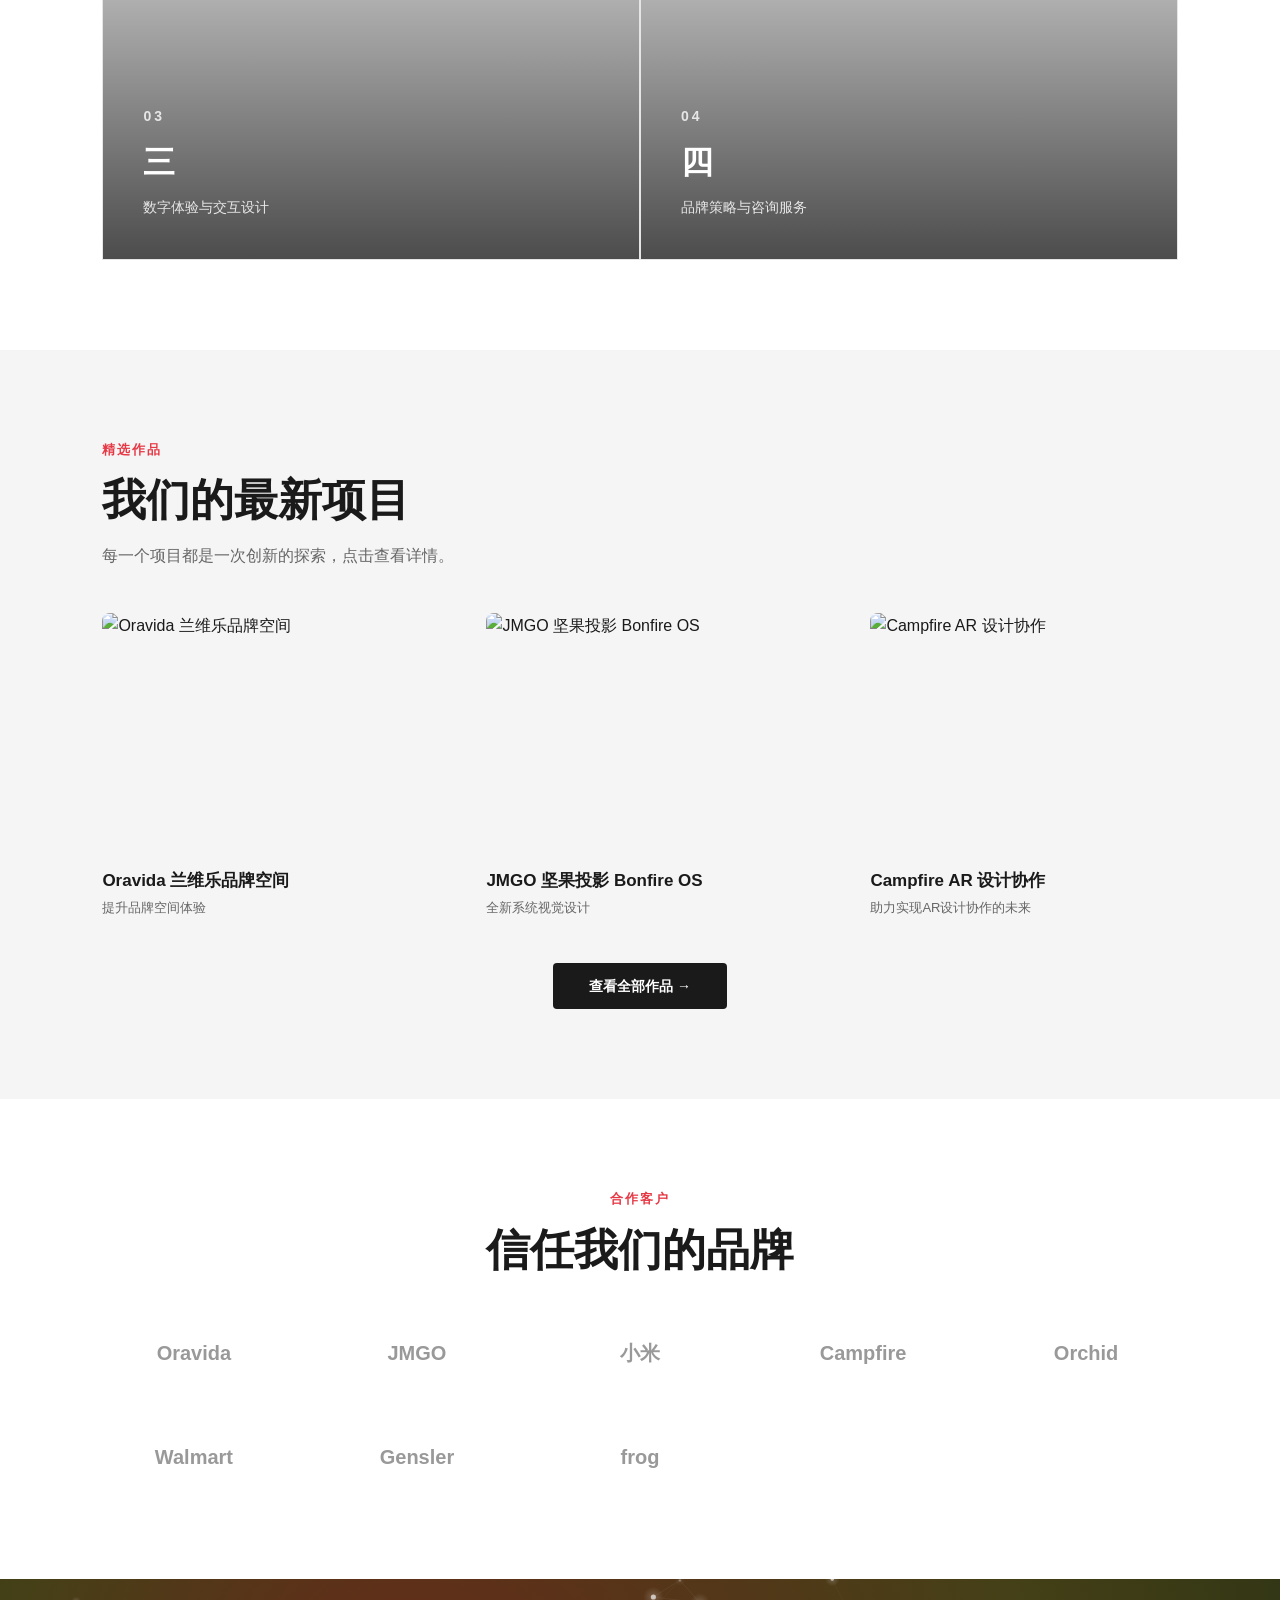
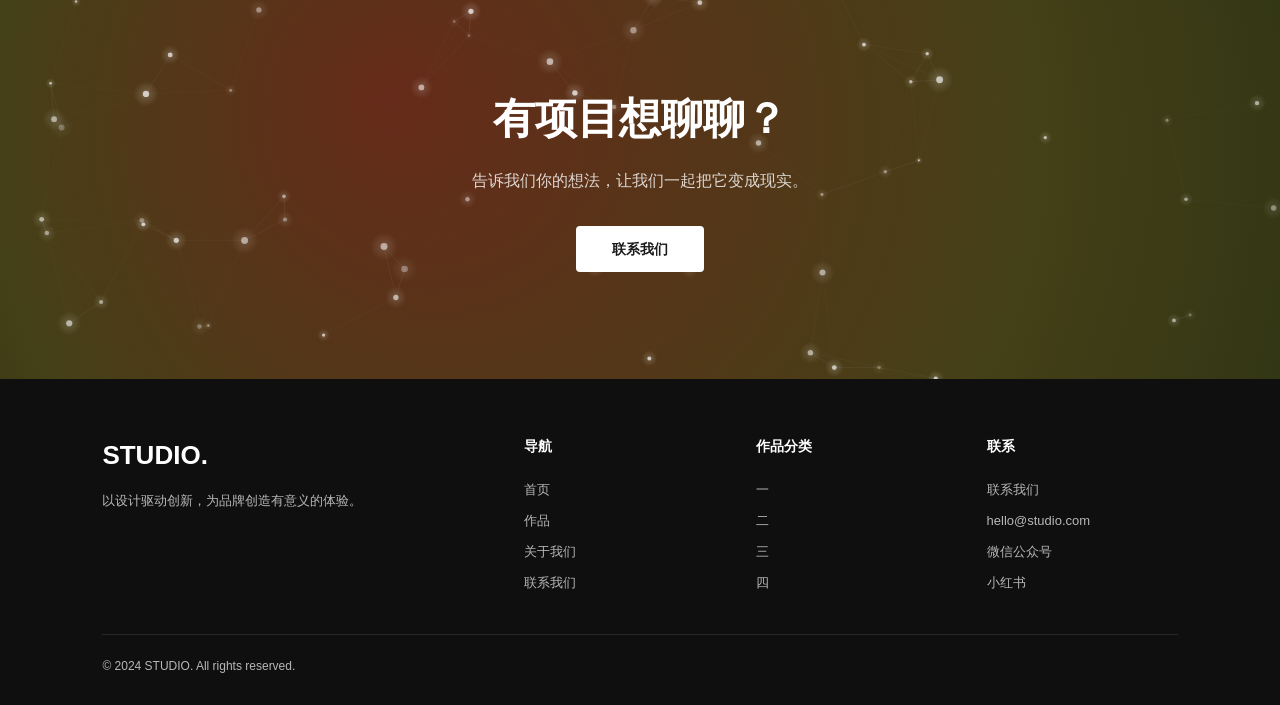
==== commit 1d6ae6bd: "Add files via upload" ====
--- a/index.html
+++ b/index.html
@@ -2,7 +2,6 @@
 <html lang="zh-CN" data-title-suffix="商业空间设计 · 展厅展览设计 · 品牌体验设计">
 <head>
   <meta name="baidu-site-verification" content="codeva-nzqTxrwLtU" />
-  <meta name="baidu-site-verification" content="codeva-lKWkkRHYsX" />
   <meta charset="UTF-8">
   <meta name="viewport" content="width=device-width, initial-scale=1.0">
   <title>广州朗格创意咨询有限公司 | 商业空间设计 · 展厅展览设计 · 品牌体验设计</title>
